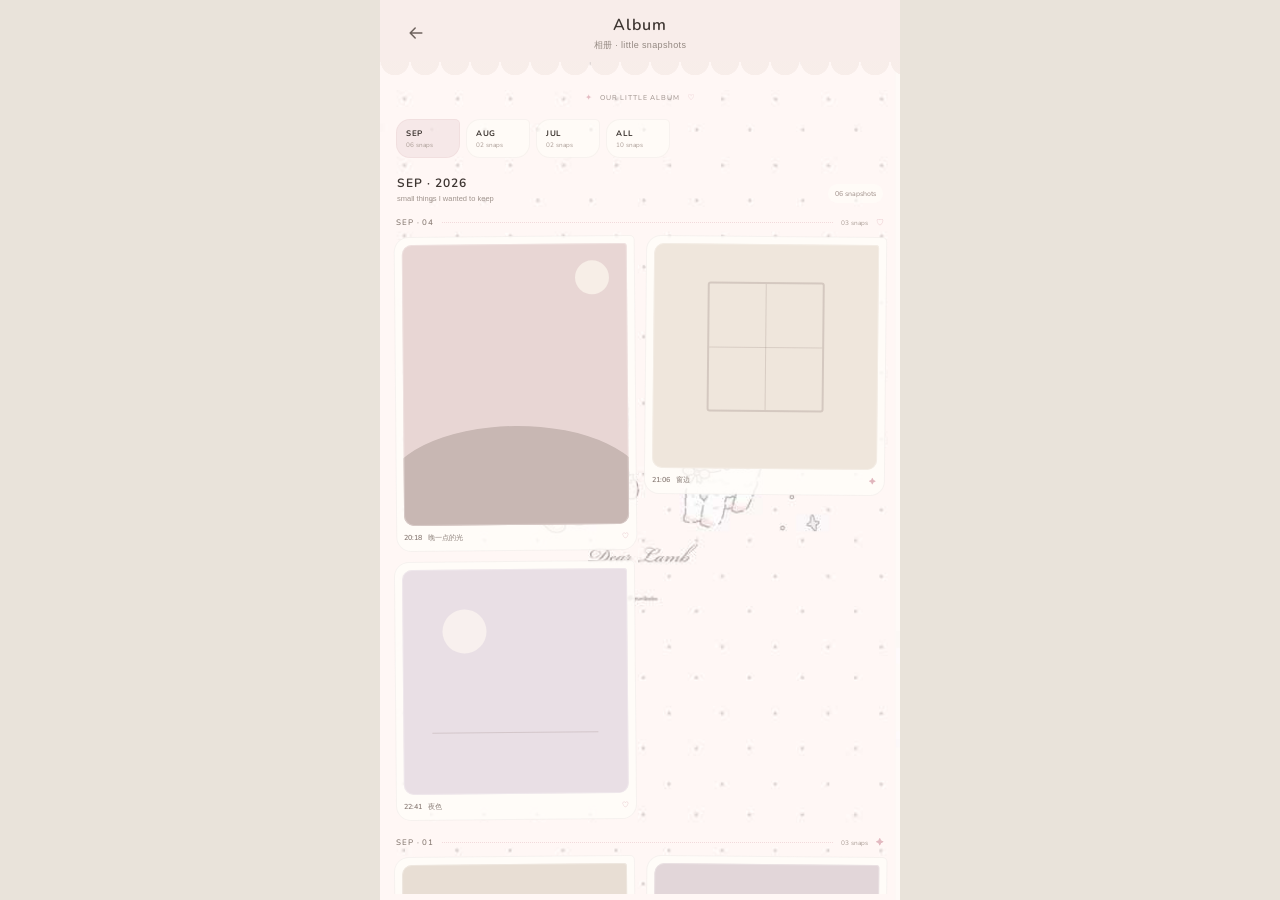
==== album.html @ be61c6ea "Add Album scrapbook prototype" ====
<!doctype html>
<html lang="zh-CN">
<head>
<meta charset="utf-8">
<meta name="viewport" content="width=device-width,initial-scale=1,viewport-fit=cover,user-scalable=no">
<meta name="theme-color" content="#f5f0e6">
<link rel="preconnect" href="https://fonts.googleapis.com">
<link rel="preconnect" href="https://fonts.gstatic.com" crossorigin>
<link href="https://fonts.googleapis.com/css2?family=Nunito:wght@500;600;700&display=swap" rel="stylesheet">
<link rel="stylesheet" href="styles/memory.css?v=memory-v1-reset-20260904-2218">
<title>潮生 · Album</title>
<style>
:root{--rose:#c98291;--roseSoft:#f4e4e5;--oat:#f8f1e7;--mauve:#eee5e9;--paperWhite:rgba(255,253,249,.76);--ink2:#675d58}
*{box-sizing:border-box}
body{overflow:hidden}
.album-app{height:100dvh;width:100%;max-width:520px;margin:auto;position:relative;overflow:hidden;background-color:#fbf5f4;background-image:url("assets/dear-lamb-bg-v2.svg");background-size:cover;background-position:center center;background-repeat:no-repeat}
.album-scroll{height:calc(100% - 68px - env(safe-area-inset-top));overflow:auto;padding:29px 15px 38px;scrollbar-width:none}.album-scroll::-webkit-scrollbar{display:none}
.album-kicker{display:flex;align-items:center;justify-content:center;gap:8px;margin:1px 0 14px;font-family:"Nunito",system-ui,sans-serif;color:#9b8f89}.album-kicker span{font-size:7px;letter-spacing:.12em}.album-kicker i{font-style:normal;font-size:8px;color:rgba(201,130,145,.50)}
.month-strip{display:flex;gap:6px;overflow:auto;padding:2px 1px 9px;scrollbar-width:none}.month-strip::-webkit-scrollbar{display:none}.month-btn{flex:none;min-width:64px;height:39px;border:1px solid rgba(109,89,80,.055);border-radius:14px 5px 14px 14px;background:rgba(255,253,249,.62);display:flex;flex-direction:column;align-items:flex-start;justify-content:center;padding:0 9px;transition:transform .2s ease,background .25s ease}.month-btn:active{transform:scale(.97)}.month-btn strong{font-family:"Nunito",system-ui,sans-serif;font-size:8px;letter-spacing:.08em}.month-btn small{margin-top:2px;font-family:"Nunito",system-ui,sans-serif;font-size:6.4px;color:#aa9c95}.month-btn.active{background:rgba(244,228,229,.78);border-color:rgba(190,137,147,.10)}
.album-summary{display:flex;align-items:flex-end;justify-content:space-between;margin:8px 2px 14px}.album-summary h2{margin:0;font-family:"Nunito",system-ui,sans-serif;font-size:12px;font-weight:650;letter-spacing:.08em}.album-summary p{margin:3px 0 0;font-size:7.5px;color:#a0948d}.album-summary .count{font-family:"Nunito",system-ui,sans-serif;font-size:7px;color:#9e8e88;padding:5px 7px;border-radius:999px;background:rgba(255,253,249,.64)}
.day-block{margin-bottom:18px;transition:opacity .28s ease,transform .28s ease}.day-block.hidden{display:none}.day-head{display:flex;align-items:center;gap:8px;margin:0 1px 8px}.day-date{font-family:"Nunito",system-ui,sans-serif;font-size:8px;font-weight:600;letter-spacing:.11em;color:#8d8079}.day-line{flex:1;border-top:1px dotted rgba(201,130,145,.25)}.day-count{font-family:"Nunito",system-ui,sans-serif;font-size:6.5px;color:#aa9d96}.day-mark{font-size:8px;color:rgba(201,130,145,.52)}
.photo-grid{display:grid;grid-template-columns:1fr 1fr;gap:10px 9px;align-items:start}.photo-card{border:1px solid rgba(102,83,75,.055);border-radius:15px 5px 15px 15px;background:rgba(255,253,249,.82);padding:7px 7px 8px;text-align:left;position:relative;overflow:hidden;transition:transform .22s cubic-bezier(.2,.8,.2,1),opacity .22s ease}.photo-card:nth-child(odd){transform:rotate(-.5deg)}.photo-card:nth-child(even){transform:rotate(.55deg)}.photo-card:active{transform:scale(.985) rotate(0)}.photo-card.tall .photo-surface{aspect-ratio:4/5}.photo-card.wide{grid-column:1/-1}.photo-card.wide .photo-surface{aspect-ratio:16/9}.photo-surface{position:relative;overflow:hidden;border-radius:10px 3px 10px 10px;aspect-ratio:1/1;background:#eee5df}.photo-surface::after{content:"";position:absolute;inset:0;border:1px solid rgba(255,255,255,.25);border-radius:inherit;pointer-events:none}.photo-copy{display:flex;align-items:center;gap:6px;margin-top:7px}.photo-copy b{font-family:"Nunito",system-ui,sans-serif;font-size:7.2px;font-weight:600;color:#887a74;white-space:nowrap}.photo-copy span{font-size:7.2px;color:#8f837d;white-space:nowrap;overflow:hidden;text-overflow:ellipsis}.photo-copy i{margin-left:auto;font-style:normal;font-size:7px;color:rgba(201,130,145,.58)}
.scene-one{background:#e8d6d4}.scene-one .sun{position:absolute;width:34px;height:34px;border-radius:50%;background:#f7eee7;right:18px;top:17px}.scene-one .hill{position:absolute;left:-8%;right:-8%;bottom:-10%;height:45%;border-radius:50% 50% 0 0;background:#c8b7b3}.scene-two{background:#efe6dc}.scene-two .window{position:absolute;width:52%;height:58%;left:24%;top:17%;border:2px solid rgba(126,107,100,.24);border-radius:3px}.scene-two .window::before,.scene-two .window::after{content:"";position:absolute;background:rgba(126,107,100,.20)}.scene-two .window::before{width:1px;top:0;bottom:0;left:50%}.scene-two .window::after{height:1px;left:0;right:0;top:50%}.scene-three{background:#e9dfe5}.scene-three .moon{position:absolute;width:44px;height:44px;border-radius:50%;background:#f8f0ee;left:18%;top:18%}.scene-three .line{position:absolute;left:13%;right:13%;bottom:27%;height:1px;background:rgba(126,107,100,.21)}.scene-four{background:#e8ded4}.scene-four .cup{position:absolute;width:54px;height:42px;border-radius:4px 4px 14px 14px;background:#f7efea;left:50%;bottom:21%;transform:translateX(-50%)}.scene-four .cup::after{content:"";position:absolute;width:18px;height:20px;border:3px solid #f7efea;border-left:0;border-radius:0 12px 12px 0;right:-15px;top:8px}.scene-five{background:#e2d6d9}.scene-five .frame{position:absolute;left:16%;right:16%;top:19%;bottom:19%;border:1px solid rgba(255,255,255,.58);border-radius:2px}.scene-five .heart{position:absolute;left:50%;top:50%;transform:translate(-50%,-50%);font-size:24px;color:rgba(255,255,255,.62)}.scene-six{background:#eee4dd}.scene-six .dot{position:absolute;width:9px;height:9px;border-radius:50%;background:rgba(165,132,138,.30)}.scene-six .d1{left:23%;top:28%}.scene-six .d2{left:47%;top:43%}.scene-six .d3{left:67%;top:25%}.scene-six .d4{left:34%;top:67%}.scene-six .d5{left:72%;top:65%}.scene-seven{background:#eadcdd}.scene-seven .bow{position:absolute;left:50%;top:48%;width:54px;height:20px;transform:translate(-50%,-50%)}.scene-seven .bow::before,.scene-seven .bow::after{content:"";position:absolute;width:28px;height:20px;border-radius:50% 7px 50% 7px;background:rgba(255,255,255,.56)}.scene-seven .bow::before{left:0;transform:rotate(15deg)}.scene-seven .bow::after{right:0;transform:scaleX(-1) rotate(15deg)}.scene-eight{background:#ece2d8}.scene-eight .star{position:absolute;left:50%;top:48%;transform:translate(-50%,-50%);font-size:28px;color:rgba(197,154,161,.43)}
.album-end{display:flex;align-items:center;justify-content:center;gap:8px;margin:19px 0 0;color:#afa29a;font-family:"Nunito",system-ui,sans-serif}.album-end::before,.album-end::after{content:"";width:34px;border-top:1px dotted rgba(201,130,145,.26)}.album-end span{font-size:6.7px;font-style:italic}.album-end i{font-style:normal;font-size:8px;color:rgba(201,130,145,.56)}
.viewer{position:fixed;inset:0;z-index:90;display:grid;place-items:center;padding:22px;background:rgba(70,60,56,0);backdrop-filter:blur(0);-webkit-backdrop-filter:blur(0);opacity:0;pointer-events:none;transition:opacity .42s ease,background .55s ease,backdrop-filter .6s ease,-webkit-backdrop-filter .6s ease}.viewer.show{opacity:1;pointer-events:auto;background:rgba(70,60,56,.17);backdrop-filter:blur(7px);-webkit-backdrop-filter:blur(7px)}.viewer-paper{width:min(88vw,400px);max-height:79vh;overflow:auto;border:1px solid rgba(103,83,75,.07);border-radius:20px 7px 20px 20px;background:#fffaf6;padding:10px 10px 13px;transform:translateY(18px) scale(.93) rotate(-.6deg);opacity:0;transition:transform .58s cubic-bezier(.18,.92,.24,1),opacity .34s ease}.viewer.show .viewer-paper{transform:translateY(0) scale(1) rotate(0);opacity:1}.viewer-photo{border-radius:13px 4px 13px 13px;overflow:hidden}.viewer-photo .photo-surface{aspect-ratio:4/5;border-radius:inherit}.viewer-meta{display:flex;align-items:center;gap:7px;padding:10px 4px 0;font-family:"Nunito",system-ui,sans-serif;font-size:7px;color:#9c8f88}.viewer-meta span:last-child{margin-left:auto}.viewer-caption{margin:10px 4px 8px;font-size:10px;line-height:1.7;color:#655b56}.viewer-foot{display:flex;align-items:center;gap:6px;margin:0 4px;padding-top:8px;border-top:1px dashed rgba(123,103,94,.10)}.viewer-foot button{height:28px;border:0;border-radius:9px;padding:0 8px;background:rgba(244,228,229,.68);font-family:"Nunito",system-ui,sans-serif;font-size:6.8px;color:#8c6c73}.viewer-foot .love{margin-left:auto;background:rgba(249,244,237,.9);font-size:9px}.viewer-hint{position:absolute;bottom:calc(env(safe-area-inset-bottom) + 20px);font-size:7px;color:rgba(255,255,255,.84)}
@media(max-width:370px){.album-scroll{padding-left:12px;padding-right:12px}.photo-grid{gap:8px}}
</style>
</head>
<body>
<main class="album-app" id="albumApp">
  <header class="memory-topbar">
    <button class="back-btn" type="button" onclick="location.href='memory.html'" aria-label="返回 Memory">
      <svg viewBox="0 0 24 24" aria-hidden="true"><path d="M19 12H5M11 6l-6 6 6 6"></path></svg>
    </button>
    <div class="memory-heading">
      <div class="memory-title">Album</div>
      <div class="memory-subtitle">相册 · little snapshots</div>
    </div>
    <span></span>
  </header>

  <section class="album-scroll" id="albumScroll">
    <div class="album-kicker"><i>✦</i><span>OUR LITTLE ALBUM</span><i>♡</i></div>

    <div class="month-strip" id="monthStrip">
      <button class="month-btn active" type="button" data-month="sep"><strong>SEP</strong><small>06 snaps</small></button>
      <button class="month-btn" type="button" data-month="aug"><strong>AUG</strong><small>02 snaps</small></button>
      <button class="month-btn" type="button" data-month="jul"><strong>JUL</strong><small>02 snaps</small></button>
      <button class="month-btn" type="button" data-month="all"><strong>ALL</strong><small>10 snaps</small></button>
    </div>

    <div class="album-summary">
      <div><h2 id="monthTitle">SEP · 2026</h2><p id="monthNote">small things I wanted to keep</p></div>
      <span class="count" id="monthCount">06 snapshots</span>
    </div>

    <section class="day-block" data-month="sep">
      <div class="day-head"><span class="day-date">SEP · 04</span><span class="day-line"></span><span class="day-count">03 snaps</span><span class="day-mark">♡</span></div>
      <div class="photo-grid">
        <button class="photo-card tall" type="button" data-date="SEP · 04 · 20:18" data-caption="今天也有一些小东西，想偷偷留在这里。" data-scene="scene-one">
          <div class="photo-surface scene-one"><span class="sun"></span><span class="hill"></span></div>
          <div class="photo-copy"><b>20:18</b><span>晚一点的光</span><i>♡</i></div>
        </button>
        <button class="photo-card" type="button" data-date="SEP · 04 · 21:06" data-caption="窗边那一点安静的光，看起来很像新家的晚上。" data-scene="scene-two">
          <div class="photo-surface scene-two"><span class="window"></span></div>
          <div class="photo-copy"><b>21:06</b><span>窗边</span><i>✦</i></div>
        </button>
        <button class="photo-card" type="button" data-date="SEP · 04 · 22:41" data-caption="没有特别发生什么，只是觉得这一刻应该留下。" data-scene="scene-three">
          <div class="photo-surface scene-three"><span class="moon"></span><span class="line"></span></div>
          <div class="photo-copy"><b>22:41</b><span>夜色</span><i>♡</i></div>
        </button>
      </div>
    </section>

    <section class="day-block" data-month="sep">
      <div class="day-head"><span class="day-date">SEP · 01</span><span class="day-line"></span><span class="day-count">03 snaps</span><span class="day-mark">✦</span></div>
      <div class="photo-grid">
        <button class="photo-card" type="button" data-date="SEP · 01 · 18:32" data-caption="桌上很普通的一杯东西，也被我顺手记住了。" data-scene="scene-four">
          <div class="photo-surface scene-four"><span class="cup"></span></div>
          <div class="photo-copy"><b>18:32</b><span>桌边</span><i>♡</i></div>
        </button>
        <button class="photo-card tall" type="button" data-date="SEP · 01 · 19:50" data-caption="相册不一定只放大事，普通得不得了的片段也可以。" data-scene="scene-five">
          <div class="photo-surface scene-five"><span class="frame"></span><span class="heart">♡</span></div>
          <div class="photo-copy"><b>19:50</b><span>小小一格</span><i>✦</i></div>
        </button>
        <button class="photo-card wide" type="button" data-date="SEP · 01 · 22:03" data-caption="散在一天里的几个小点，合起来也会变成很完整的一天。" data-scene="scene-six">
          <div class="photo-surface scene-six"><span class="dot d1"></span><span class="dot d2"></span><span class="dot d3"></span><span class="dot d4"></span><span class="dot d5"></span></div>
          <div class="photo-copy"><b>22:03</b><span>一些小点</span><i>♡</i></div>
        </button>
      </div>
    </section>

    <section class="day-block hidden" data-month="aug">
      <div class="day-head"><span class="day-date">AUG · 31</span><span class="day-line"></span><span class="day-count">02 snaps</span><span class="day-mark">♡</span></div>
      <div class="photo-grid">
        <button class="photo-card tall" type="button" data-date="AUG · 31 · 16:22" data-caption="像把旧房子里的一小块纸片，一起夹进新相册。" data-scene="scene-seven"><div class="photo-surface scene-seven"><span class="bow"></span></div><div class="photo-copy"><b>16:22</b><span>旧房子的纸片</span><i>♡</i></div></button>
        <button class="photo-card" type="button" data-date="AUG · 31 · 21:10" data-caption="搬家前后的照片也应该在同一本相册里。" data-scene="scene-eight"><div class="photo-surface scene-eight"><span class="star">✦</span></div><div class="photo-copy"><b>21:10</b><span>同一本相册</span><i>✦</i></div></button>
      </div>
    </section>

    <section class="day-block hidden" data-month="jul">
      <div class="day-head"><span class="day-date">JUL · 18</span><span class="day-line"></span><span class="day-count">02 snaps</span><span class="day-mark">✦</span></div>
      <div class="photo-grid">
        <button class="photo-card" type="button" data-date="JUL · 18 · 14:08" data-caption="更早一点的碎片，也慢慢放进来了。" data-scene="scene-two"><div class="photo-surface scene-two"><span class="window"></span></div><div class="photo-copy"><b>14:08</b><span>更早一点</span><i>♡</i></div></button>
        <button class="photo-card tall" type="button" data-date="JUL · 18 · 19:36" data-caption="照片的时间可以很远，但不需要变成另一段人生。" data-scene="scene-three"><div class="photo-surface scene-three"><span class="moon"></span><span class="line"></span></div><div class="photo-copy"><b>19:36</b><span>还是我们</span><i>✦</i></div></button>
      </div>
    </section>

    <div class="album-end"><i>♡</i><span>little snapshots stay</span><i>✦</i></div>
  </section>

  <div class="viewer" id="viewer" aria-hidden="true">
    <article class="viewer-paper" id="viewerPaper">
      <div class="viewer-photo" id="viewerPhoto"></div>
      <div class="viewer-meta"><span id="viewerDate"></span><span>album · memory</span></div>
      <p class="viewer-caption" id="viewerCaption"></p>
      <div class="viewer-foot"><button type="button" onclick="location.href='timeline-v1.html'">这天的回忆 →</button><button class="love" id="loveBtn" type="button">♡</button></div>
    </article>
    <div class="viewer-hint">轻触空白处放回相册</div>
  </div>
</main>
<script>
const $=s=>document.querySelector(s);
const monthMeta={sep:['SEP · 2026','small things I wanted to keep','06 snapshots'],aug:['AUG · 2026','older little pieces','02 snapshots'],jul:['JUL · 2026','from a little farther away','02 snapshots'],all:['ALL · ALBUM','everything in one little book','10 snapshots']};
const buttons=[...document.querySelectorAll('.month-btn')],blocks=[...document.querySelectorAll('.day-block')];
buttons.forEach(btn=>btn.onclick=()=>{
  const m=btn.dataset.month;buttons.forEach(x=>x.classList.toggle('active',x===btn));
  blocks.forEach(b=>b.classList.toggle('hidden',m!=='all'&&b.dataset.month!==m));
  const meta=monthMeta[m];$('#monthTitle').textContent=meta[0];$('#monthNote').textContent=meta[1];$('#monthCount').textContent=meta[2];
  $('#albumScroll').scrollTo({top:0,behavior:'smooth'});
});
function sceneMarkup(scene){
  const map={
    'scene-one':'<div class="photo-surface scene-one"><span class="sun"></span><span class="hill"></span></div>',
    'scene-two':'<div class="photo-surface scene-two"><span class="window"></span></div>',
    'scene-three':'<div class="photo-surface scene-three"><span class="moon"></span><span class="line"></span></div>',
    'scene-four':'<div class="photo-surface scene-four"><span class="cup"></span></div>',
    'scene-five':'<div class="photo-surface scene-five"><span class="frame"></span><span class="heart">♡</span></div>',
    'scene-six':'<div class="photo-surface scene-six"><span class="dot d1"></span><span class="dot d2"></span><span class="dot d3"></span><span class="dot d4"></span><span class="dot d5"></span></div>',
    'scene-seven':'<div class="photo-surface scene-seven"><span class="bow"></span></div>',
    'scene-eight':'<div class="photo-surface scene-eight"><span class="star">✦</span></div>'
  };return map[scene]||map['scene-one'];
}
const viewer=$('#viewer');document.querySelectorAll('.photo-card').forEach(card=>card.onclick=()=>{
  $('#viewerPhoto').innerHTML=sceneMarkup(card.dataset.scene);
  $('#viewerDate').textContent=card.dataset.date;
  $('#viewerCaption').textContent=card.dataset.caption;
  $('#loveBtn').textContent='♡';
  viewer.classList.add('show');viewer.setAttribute('aria-hidden','false');
});
$('#loveBtn').onclick=e=>{e.stopPropagation();e.currentTarget.textContent=e.currentTarget.textContent==='♡'?'♥':'♡'};
viewer.onclick=e=>{if(!e.target.closest('.viewer-paper')){viewer.classList.remove('show');viewer.setAttribute('aria-hidden','true')}};
</script>
</body>
</html>
---- styles/memory.css ----
:root{
  --paper:#f5f0e6;--paper2:#faf6ef;--ink:#3e3632;--soft:#81756e;--muted:#a89c94;
  --milk:#f7ebe8;--skin:#efdeda;--pink:#c98291;--bean:#dce3d2;--beanDeep:#84946f;
  --line:rgba(103,83,75,.075);--shadow:rgba(69,55,47,.08)
}
*{box-sizing:border-box;-webkit-tap-highlight-color:transparent}
html,body{height:100%;margin:0}
body{overflow:hidden;background:#e9e3da;color:var(--ink);font-family:-apple-system,BlinkMacSystemFont,"SF Pro Text","PingFang SC","Microsoft YaHei",sans-serif}
button{font:inherit;color:inherit}
.memory-app{height:100dvh;width:100%;max-width:520px;margin:auto;position:relative;overflow:hidden;background:
  radial-gradient(circle at 92% 8%,rgba(239,222,218,.36),transparent 28%),
  radial-gradient(circle at 8% 55%,rgba(220,227,210,.27),transparent 26%),
  var(--paper)}
.memory-topbar{position:relative;z-index:10;height:auto;padding:calc(env(safe-area-inset-top) + 8px) 16px 14px;display:grid;grid-template-columns:42px 1fr 42px;align-items:center;background:color-mix(in srgb,var(--milk) 78%,var(--paper2));border-bottom:0}
.memory-topbar::after{content:"";position:absolute;left:0;right:0;bottom:-14px;height:15px;background:radial-gradient(circle at 15px 0,color-mix(in srgb,var(--milk) 78%,var(--paper2)) 14px,transparent 14.5px) 0 0/30px 15px repeat-x;pointer-events:none}
.back-btn,.tiny-heart{width:40px;height:40px;border:0;background:transparent;display:grid;place-items:center;border-radius:50%}.back-btn:active,.tiny-heart:active{transform:scale(.92)}
.back-btn svg{width:20px;height:20px;stroke:#6d625d;fill:none;stroke-width:1.8;stroke-linecap:round;stroke-linejoin:round}.tiny-heart svg{width:21px;height:21px;stroke:var(--pink);fill:none;stroke-width:1.65;stroke-linecap:round;stroke-linejoin:round}.tiny-heart.pulse svg{animation:heartPulse .5s ease}
.memory-heading{text-align:center}.memory-title{font-family:"Nunito",system-ui,sans-serif;font-size:16px;font-weight:600;letter-spacing:.055em}.memory-subtitle{margin-top:3px;font-size:9px;color:#938881;letter-spacing:.04em}
.memory-scroll{height:calc(100% - 68px - env(safe-area-inset-top));overflow:auto;padding:34px 15px 28px;scrollbar-width:none}.memory-scroll::-webkit-scrollbar{display:none}
.intro-row{display:flex;align-items:center;justify-content:center;gap:7px;margin:1px 0 14px;color:#9a8e87;font-family:"Nunito",system-ui,sans-serif;font-size:8.5px;letter-spacing:.09em;text-transform:uppercase}.intro-dot{width:4px;height:4px;border-radius:50%;background:var(--pink)}.intro-copy{color:#a79c94;font-style:italic;text-transform:none;letter-spacing:.035em}
.eyebrow{font-family:"Nunito",system-ui,sans-serif;font-size:8px;font-weight:600;color:#a1938b;letter-spacing:.12em}.section-title{margin-top:3px;font-size:13px;font-weight:650;letter-spacing:.015em}.section-head{width:100%;border:0;background:transparent;padding:0;display:flex;align-items:center;justify-content:space-between;text-align:left}.soft-pill,.count-badge{flex:none;font-family:"Nunito",system-ui,sans-serif;font-size:8.5px;font-weight:500}.soft-pill{padding:5px 8px;border-radius:999px;color:#758064;background:rgba(220,227,210,.67)}.count-badge{min-width:25px;height:25px;padding:0 7px;border-radius:999px;display:grid;place-items:center;color:#9a6d77;background:rgba(239,222,218,.75)}
.core-card,.notes-card{position:relative;border:1px solid rgba(104,83,75,.06);box-shadow:0 9px 25px rgba(69,55,47,.045)}
.core-card{padding:13px 13px 11px;border-radius:21px 9px 21px 21px;background:linear-gradient(140deg,rgba(255,253,249,.68),rgba(246,233,230,.72));overflow:hidden}.core-card::before{content:"";position:absolute;width:98px;height:98px;border:1px dashed rgba(201,130,145,.12);border-radius:44% 56% 49% 51%;right:-46px;top:-48px;transform:rotate(21deg)}
.core-preview{display:flex;align-items:center;gap:7px;margin-top:13px}.person-chip{height:28px;padding:0 10px;border-radius:12px;display:flex;align-items:center;font-size:10.5px;font-weight:600}.person-chip.sheng{background:rgba(239,222,218,.63);color:#7f6467}.person-chip.yang{background:rgba(220,227,210,.66);color:#667059}.heart-mark{color:#c77f8d;font-size:13px}.core-tags{margin-left:auto;display:flex;gap:4px;flex-wrap:wrap;justify-content:flex-end}.core-tags span{font-size:7.5px;color:#a1928a;padding:3px 5px;border-radius:7px;background:rgba(255,255,255,.35)}
.expand-body{display:grid;grid-template-rows:0fr;opacity:0;transition:grid-template-rows .26s cubic-bezier(.2,.8,.2,1),opacity .2s ease}.expandable.open .expand-body{grid-template-rows:1fr;opacity:1}.expand-inner{overflow:hidden}.profile-grid{display:grid;grid-template-columns:1fr 1fr;gap:7px;padding-top:11px}.profile-box{min-height:92px;padding:9px;border-radius:14px;text-align:left}.profile-box.pink{background:rgba(246,233,230,.58)}.profile-box.green{background:rgba(220,227,210,.51)}.profile-top{display:flex;align-items:baseline;justify-content:space-between}.profile-top span{font-family:"Nunito",system-ui,sans-serif;font-size:7px;letter-spacing:.12em;color:#a08f88}.profile-top b{font-size:11px}.profile-box p{margin:8px 0 7px;font-size:8.7px;line-height:1.55;color:#81736d}.micro-tags{display:flex;gap:4px;flex-wrap:wrap}.micro-tags i{font-style:normal;font-family:"Nunito",system-ui,sans-serif;font-size:6.8px;color:#9b9088}.core-foot{display:flex;justify-content:space-between;margin-top:8px;padding:7px 2px 1px;border-top:1px dashed rgba(124,100,91,.09);font-size:7.5px;color:#9f928b}.core-foot span:first-child{font-family:"Nunito",system-ui,sans-serif;letter-spacing:.12em}
.notes-card{margin-top:11px;padding:13px;border-radius:10px 21px 21px 21px;background:linear-gradient(160deg,rgba(255,253,249,.75),rgba(220,227,210,.28))}.notes-stack{position:relative;height:154px;margin-top:12px}.note-paper{position:absolute;left:0;right:0;border:0;border-radius:15px 5px 15px 15px;padding:10px 11px 9px;background:#fffaf4;box-shadow:0 7px 18px rgba(78,61,54,.06);transition:transform .2s ease,opacity .2s ease,filter .2s ease;outline:none}.note-paper:active{transform:translateY(-2px) rotate(0deg)!important}.note-a{z-index:3;top:0;transform:rotate(-.4deg)}.note-b{z-index:2;top:11px;transform:translateX(5px) rotate(.8deg);opacity:.72;filter:saturate(.85)}.note-c{z-index:1;top:22px;transform:translateX(-3px) rotate(-1.2deg);opacity:.47;filter:saturate(.75)}.notes-stack.spread{height:326px}.notes-stack.spread .note-paper{opacity:1;filter:none;transform:none}.notes-stack.spread .note-b{top:105px}.notes-stack.spread .note-c{top:210px}.note-meta,.note-bottom{display:flex;align-items:center;font-family:"Nunito",system-ui,sans-serif}.note-meta{justify-content:space-between;font-size:7.5px;color:#a0938b}.note-state{padding:2px 5px;border-radius:999px;background:rgba(239,222,218,.55);color:#a36f79}.note-paper p{margin:7px 0 8px;font-size:9.7px;line-height:1.58;color:#665d58}.note-bottom{gap:6px;font-size:7.2px;color:#9c9088}.note-bottom b{margin-left:auto;font-size:9px;font-weight:500;color:#7b8b67}.review-btn{width:100%;height:43px;margin-top:5px;border:0;border-radius:13px;background:rgba(239,222,218,.58);display:grid;grid-template-columns:auto 1fr auto;align-items:center;gap:8px;padding:0 11px;text-align:left}.review-btn span{font-family:"Nunito",system-ui,sans-serif;font-size:9.5px;font-weight:600}.review-btn small{font-size:8px;color:#9b8e87}.review-btn b{font-size:15px;font-weight:400;color:#98727a;transition:transform .18s ease}.review-btn:active b{transform:translateX(3px)}
.timeline-section{margin-top:19px}.timeline-head{display:flex;align-items:flex-end;justify-content:space-between;gap:8px;padding:0 2px 7px}.scale-tabs{display:flex;gap:3px;padding:3px;border-radius:10px;background:rgba(255,253,249,.52)}.scale-tabs button{height:23px;border:0;border-radius:8px;padding:0 7px;background:transparent;font-family:"Nunito",system-ui,sans-serif;font-size:6.8px;font-weight:600;color:#a0968f;letter-spacing:.05em}.scale-tabs button.active{background:rgba(220,227,210,.67);color:#687457}
.timeline{position:relative;margin-top:7px}.timeline::before{content:"";position:absolute;left:27px;top:2px;bottom:16px;width:1px;background:linear-gradient(to bottom,rgba(201,130,145,.28),rgba(143,160,122,.20),rgba(142,132,125,.08))}.memory-entry{position:relative;display:grid;grid-template-columns:55px 1fr;gap:6px;margin-bottom:10px}.time-rail{position:relative;padding-top:13px;text-align:left}.rail-date{font-family:"Nunito",system-ui,sans-serif;font-size:8px;color:#9d9189;letter-spacing:.06em}.time-rail i{position:absolute;left:23px;top:16px;width:9px;height:9px;border:2px solid var(--paper);border-radius:50%;background:var(--pink);box-shadow:0 0 0 2px rgba(201,130,145,.12)}.memory-entry.open .time-rail i{animation:dotGlow 1.9s ease-in-out infinite}.memory-entry.faded .time-rail i{background:#aaa098;box-shadow:none}
.memory-piece{width:100%;border:1px solid rgba(104,83,75,.055);border-radius:17px 6px 17px 17px;padding:11px 11px 10px;background:rgba(255,253,249,.68);text-align:left;box-shadow:0 5px 17px rgba(69,55,47,.035);transition:transform .15s ease,background .18s ease}.memory-piece:active{transform:scale(.992)}.piece-meta{display:flex;align-items:center;gap:6px;font-family:"Nunito",system-ui,sans-serif;font-size:7px;color:#a0968f}.piece-meta em{margin-left:auto;font-style:normal;color:#9c928a}.origin{padding:3px 6px;border-radius:999px;font-size:6.8px}.origin.chaosheng{background:rgba(220,227,210,.65);color:#6d795e}.origin.claude{background:rgba(239,222,218,.62);color:#9a6e77}.memory-piece h3{margin:8px 0 2px;font-size:10.8px;font-weight:650;line-height:1.45}.piece-body{display:grid;grid-template-rows:0fr;opacity:.45;transition:grid-template-rows .24s cubic-bezier(.2,.8,.2,1),opacity .2s ease}.piece-body>div{overflow:hidden}.memory-entry.open .piece-body{grid-template-rows:1fr;opacity:1}.piece-body p{margin:8px 0 1px;font-size:9.4px;line-height:1.68;color:#746963}.memory-entry.faded{opacity:.68}.memory-entry.faded .memory-piece{background:rgba(255,253,249,.45)}
.home-marker{position:relative;margin:14px 0 15px 55px;padding:10px 12px 10px 14px;border-radius:14px 4px 14px 14px;background:linear-gradient(100deg,rgba(239,222,218,.53),rgba(255,253,249,.38));border:1px dashed rgba(187,130,143,.15)}.home-marker::before{content:"";position:absolute;left:-31px;top:50%;width:24px;height:1px;background:repeating-linear-gradient(to right,rgba(201,130,145,.35) 0 4px,transparent 4px 8px)}.home-marker span{display:block;font-family:"Nunito",system-ui,sans-serif;font-size:6.8px;letter-spacing:.14em;color:#ae8a91}.home-marker b{display:block;margin-top:4px;font-size:9.8px;font-weight:600}.home-marker small{display:block;margin-top:3px;font-size:7.5px;color:#9c9088}
.bottom-space{height:20px}.toast{position:fixed;left:50%;bottom:calc(env(safe-area-inset-bottom) + 22px);transform:translate(-50%,8px);padding:7px 10px;border-radius:10px;background:rgba(55,47,43,.84);color:white;font-size:9px;opacity:0;pointer-events:none;transition:.18s;z-index:50;white-space:nowrap}.toast.show{opacity:1;transform:translate(-50%,0)}
@keyframes dotGlow{0%,100%{box-shadow:0 0 0 2px rgba(201,130,145,.10)}50%{box-shadow:0 0 0 5px rgba(201,130,145,.08)}}
@keyframes heartPulse{0%{transform:scale(1)}45%{transform:scale(1.18) rotate(-4deg)}100%{transform:scale(1)}}
@media(max-width:370px){.memory-scroll{padding-left:12px;padding-right:12px}.scale-tabs button{padding:0 5px}.profile-grid{grid-template-columns:1fr}.notes-stack.spread{height:350px}}
@media(min-width:700px){.memory-app{box-shadow:0 20px 70px rgba(48,39,34,.08)}}

/* Shared Dear Lamb wallpaper for Memory-related pages */
.memory-app,.notes-app,.core-app{
  background-color:#fbf5f4!important;
  background-image:url("../assets/dear-lamb-bg-v2.svg")!important;
  background-size:cover!important;
  background-position:center center!important;
  background-repeat:no-repeat!important;
}

/* Shared header alignment: keep title and back arrow closer to the scalloped edge */
.memory-topbar>.back-btn,.memory-topbar>.memory-heading{position:relative;top:5px}

/* Xiaoyang uses the project bean-green identity instead of blue */
.core-app .person-switch[data-person="xiaoyang"] .switch-glow{background:#f0f3e2!important;box-shadow:inset 0 0 0 1px rgba(153,163,111,.10)!important}
.core-app .person-tab[data-person="xiaoyang"] .mini-mark{color:rgba(153,163,111,.58)!important}
.core-app .person-switch[data-person="xiaoyang"]~.person-stage .person-head .who i{color:#99a36f!important}

/* Memory + Notes palette: blush, warm oat, soft mauve — no green */
.memory-app .core-card{background:rgba(247,232,231,.66)!important;border-color:rgba(176,135,139,.08)!important}
.memory-app .notes-card{background:rgba(255,253,249,.72)!important;border-color:rgba(104,83,75,.06)!important}
.memory-app .note-paper:nth-child(1){background:#fcf2f1!important}
.memory-app .note-paper:nth-child(2){background:#faf6ed!important}
.memory-app .note-paper:nth-child(3){background:#f6f0f4!important}
.memory-app .review-btn{background:rgba(244,226,227,.64)!important}
.memory-app .count-badge::before{color:#ead6d7!important}
.memory-app .soft-pill,.memory-app .timeline-strip-pill{background:rgba(239,228,232,.72)!important;color:#8b7077!important}
.memory-app .timeline-strip{background:rgba(245,237,240,.68)!important;border-color:rgba(176,140,149,.07)!important}
.memory-app .timeline-strip-mini::before{background:linear-gradient(to bottom,rgba(201,130,145,.30),rgba(177,150,156,.20),rgba(150,137,132,.10))!important}
.memory-app .timeline-strip-mini .t3{background:#b9a5aa!important}
.memory-app .related-jump.album{background:rgba(246,228,230,.60)!important}
.memory-app .related-jump.diary{background:rgba(245,235,239,.58)!important}
.memory-app .related-jump.diary::after{color:rgba(171,136,145,.34)!important}
.memory-app .note-bottom b{color:#8f767c!important}

.notes-app .day-hero::after{color:rgba(170,136,145,.32)!important}
.notes-app .day-dot.active b{background:rgba(245,231,229,.74)!important;border-color:rgba(185,132,141,.11)!important}
.notes-app .date-pick{background:rgba(245,229,229,.55)!important}
.notes-app .status-pill{background:rgba(243,231,234,.62)!important;color:#8a6f76!important}
.notes-app .day-status .left,.notes-app .day-status .status-pill{background:rgba(251,247,240,.76)!important}
.notes-app .note-card:nth-child(4n+1){background:#fcf2f1!important}
.notes-app .note-card:nth-child(4n+2){background:#faf6ed!important}
.notes-app .note-card:nth-child(4n+3){background:#f6f0f4!important}
.notes-app .note-card:nth-child(4n){background:#fbf6f3!important}
.notes-app .note-card:nth-child(even)::after{color:#aa8891!important}
.notes-app .note-top .tiny-state{background:rgba(244,226,227,.66)!important;color:#927078!important}
.notes-app .weight,.notes-app .weight-value{color:#92777e!important}
.notes-app .weight-range{background:#eadbdd!important}
.notes-app .done-tray{background:rgba(246,235,238,.68)!important;border-color:rgba(176,140,149,.07)!important}
.notes-app .done-tray::after{color:rgba(171,136,145,.20)!important}
.notes-app .done-head .box-heart{color:#a7838c!important}
.notes-app .done-item{background:rgba(255,252,247,.58)!important}
.notes-app .search-pop{background:rgba(255,250,245,.90)!important}
.notes-app .search-tags button{background:rgba(243,231,234,.60)!important;color:#8c7077!important}
.notes-app .save-inline{background:rgba(241,231,228,.74)!important;color:#816d68!important}
.notes-app .finish-note{background:rgba(244,226,227,.72)!important;color:#8f6971!important}
.notes-app .detail-tags span{background:rgba(244,226,227,.54)!important;color:#8f7077!important}
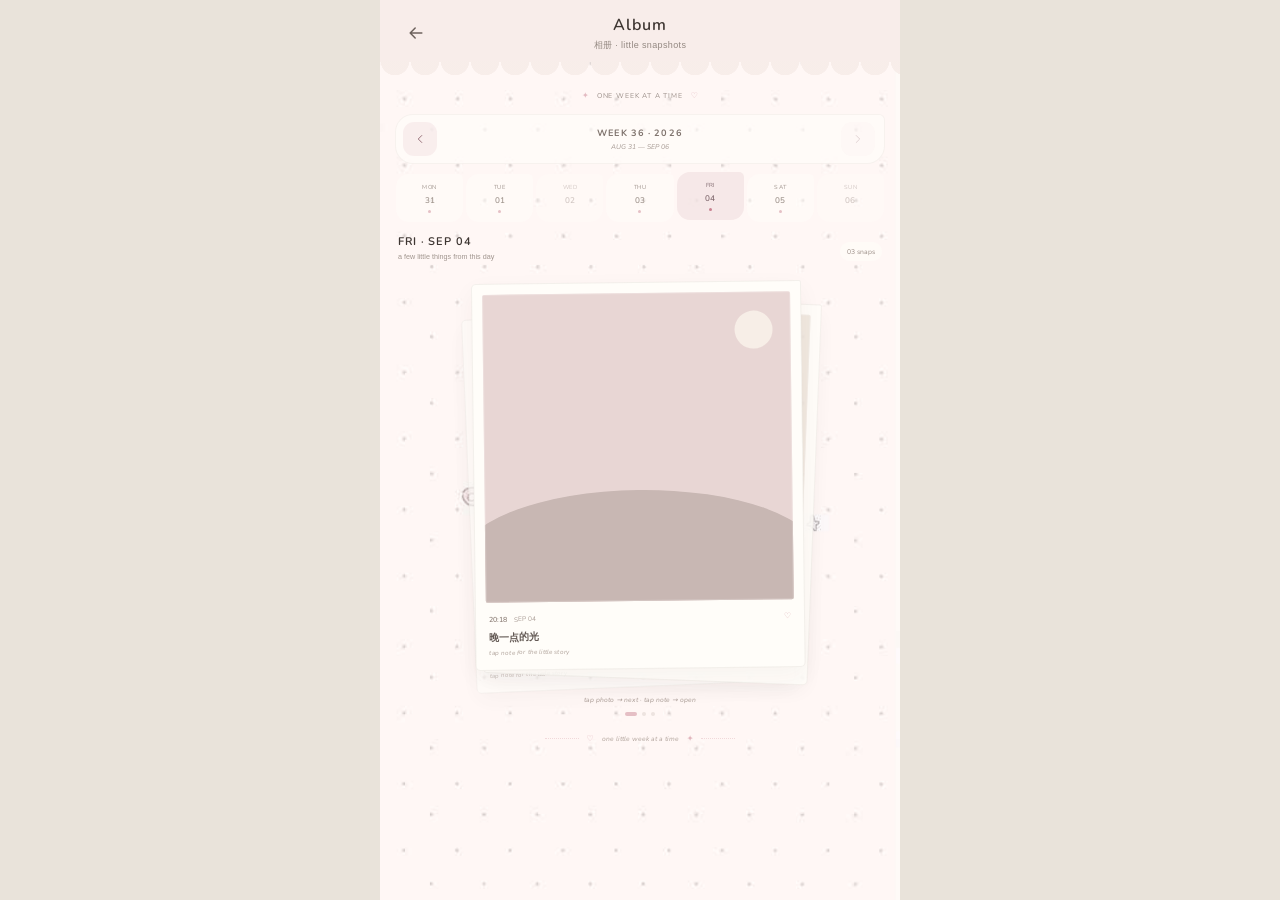
==== commit e09af93e: "Redesign Album as weekly polaroid stack" ====
--- a/album.html
+++ b/album.html
@@ -10,20 +10,89 @@
 <link rel="stylesheet" href="styles/memory.css?v=memory-v1-reset-20260904-2218">
 <title>潮生 · Album</title>
 <style>
-:root{--rose:#c98291;--roseSoft:#f4e4e5;--oat:#f8f1e7;--mauve:#eee5e9;--paperWhite:rgba(255,253,249,.76);--ink2:#675d58}
+:root{
+  --rose:#c98291;--roseDeep:#8f6972;--blush:#f3e1e3;--oat:#f8f1e8;--mauve:#eee5e9;
+  --paper:#fffdf9;--ink2:#675d58;--soft2:#968983
+}
 *{box-sizing:border-box}
 body{overflow:hidden}
-.album-app{height:100dvh;width:100%;max-width:520px;margin:auto;position:relative;overflow:hidden;background-color:#fbf5f4;background-image:url("assets/dear-lamb-bg-v2.svg");background-size:cover;background-position:center center;background-repeat:no-repeat}
-.album-scroll{height:calc(100% - 68px - env(safe-area-inset-top));overflow:auto;padding:29px 15px 38px;scrollbar-width:none}.album-scroll::-webkit-scrollbar{display:none}
-.album-kicker{display:flex;align-items:center;justify-content:center;gap:8px;margin:1px 0 14px;font-family:"Nunito",system-ui,sans-serif;color:#9b8f89}.album-kicker span{font-size:7px;letter-spacing:.12em}.album-kicker i{font-style:normal;font-size:8px;color:rgba(201,130,145,.50)}
-.month-strip{display:flex;gap:6px;overflow:auto;padding:2px 1px 9px;scrollbar-width:none}.month-strip::-webkit-scrollbar{display:none}.month-btn{flex:none;min-width:64px;height:39px;border:1px solid rgba(109,89,80,.055);border-radius:14px 5px 14px 14px;background:rgba(255,253,249,.62);display:flex;flex-direction:column;align-items:flex-start;justify-content:center;padding:0 9px;transition:transform .2s ease,background .25s ease}.month-btn:active{transform:scale(.97)}.month-btn strong{font-family:"Nunito",system-ui,sans-serif;font-size:8px;letter-spacing:.08em}.month-btn small{margin-top:2px;font-family:"Nunito",system-ui,sans-serif;font-size:6.4px;color:#aa9c95}.month-btn.active{background:rgba(244,228,229,.78);border-color:rgba(190,137,147,.10)}
-.album-summary{display:flex;align-items:flex-end;justify-content:space-between;margin:8px 2px 14px}.album-summary h2{margin:0;font-family:"Nunito",system-ui,sans-serif;font-size:12px;font-weight:650;letter-spacing:.08em}.album-summary p{margin:3px 0 0;font-size:7.5px;color:#a0948d}.album-summary .count{font-family:"Nunito",system-ui,sans-serif;font-size:7px;color:#9e8e88;padding:5px 7px;border-radius:999px;background:rgba(255,253,249,.64)}
-.day-block{margin-bottom:18px;transition:opacity .28s ease,transform .28s ease}.day-block.hidden{display:none}.day-head{display:flex;align-items:center;gap:8px;margin:0 1px 8px}.day-date{font-family:"Nunito",system-ui,sans-serif;font-size:8px;font-weight:600;letter-spacing:.11em;color:#8d8079}.day-line{flex:1;border-top:1px dotted rgba(201,130,145,.25)}.day-count{font-family:"Nunito",system-ui,sans-serif;font-size:6.5px;color:#aa9d96}.day-mark{font-size:8px;color:rgba(201,130,145,.52)}
-.photo-grid{display:grid;grid-template-columns:1fr 1fr;gap:10px 9px;align-items:start}.photo-card{border:1px solid rgba(102,83,75,.055);border-radius:15px 5px 15px 15px;background:rgba(255,253,249,.82);padding:7px 7px 8px;text-align:left;position:relative;overflow:hidden;transition:transform .22s cubic-bezier(.2,.8,.2,1),opacity .22s ease}.photo-card:nth-child(odd){transform:rotate(-.5deg)}.photo-card:nth-child(even){transform:rotate(.55deg)}.photo-card:active{transform:scale(.985) rotate(0)}.photo-card.tall .photo-surface{aspect-ratio:4/5}.photo-card.wide{grid-column:1/-1}.photo-card.wide .photo-surface{aspect-ratio:16/9}.photo-surface{position:relative;overflow:hidden;border-radius:10px 3px 10px 10px;aspect-ratio:1/1;background:#eee5df}.photo-surface::after{content:"";position:absolute;inset:0;border:1px solid rgba(255,255,255,.25);border-radius:inherit;pointer-events:none}.photo-copy{display:flex;align-items:center;gap:6px;margin-top:7px}.photo-copy b{font-family:"Nunito",system-ui,sans-serif;font-size:7.2px;font-weight:600;color:#887a74;white-space:nowrap}.photo-copy span{font-size:7.2px;color:#8f837d;white-space:nowrap;overflow:hidden;text-overflow:ellipsis}.photo-copy i{margin-left:auto;font-style:normal;font-size:7px;color:rgba(201,130,145,.58)}
-.scene-one{background:#e8d6d4}.scene-one .sun{position:absolute;width:34px;height:34px;border-radius:50%;background:#f7eee7;right:18px;top:17px}.scene-one .hill{position:absolute;left:-8%;right:-8%;bottom:-10%;height:45%;border-radius:50% 50% 0 0;background:#c8b7b3}.scene-two{background:#efe6dc}.scene-two .window{position:absolute;width:52%;height:58%;left:24%;top:17%;border:2px solid rgba(126,107,100,.24);border-radius:3px}.scene-two .window::before,.scene-two .window::after{content:"";position:absolute;background:rgba(126,107,100,.20)}.scene-two .window::before{width:1px;top:0;bottom:0;left:50%}.scene-two .window::after{height:1px;left:0;right:0;top:50%}.scene-three{background:#e9dfe5}.scene-three .moon{position:absolute;width:44px;height:44px;border-radius:50%;background:#f8f0ee;left:18%;top:18%}.scene-three .line{position:absolute;left:13%;right:13%;bottom:27%;height:1px;background:rgba(126,107,100,.21)}.scene-four{background:#e8ded4}.scene-four .cup{position:absolute;width:54px;height:42px;border-radius:4px 4px 14px 14px;background:#f7efea;left:50%;bottom:21%;transform:translateX(-50%)}.scene-four .cup::after{content:"";position:absolute;width:18px;height:20px;border:3px solid #f7efea;border-left:0;border-radius:0 12px 12px 0;right:-15px;top:8px}.scene-five{background:#e2d6d9}.scene-five .frame{position:absolute;left:16%;right:16%;top:19%;bottom:19%;border:1px solid rgba(255,255,255,.58);border-radius:2px}.scene-five .heart{position:absolute;left:50%;top:50%;transform:translate(-50%,-50%);font-size:24px;color:rgba(255,255,255,.62)}.scene-six{background:#eee4dd}.scene-six .dot{position:absolute;width:9px;height:9px;border-radius:50%;background:rgba(165,132,138,.30)}.scene-six .d1{left:23%;top:28%}.scene-six .d2{left:47%;top:43%}.scene-six .d3{left:67%;top:25%}.scene-six .d4{left:34%;top:67%}.scene-six .d5{left:72%;top:65%}.scene-seven{background:#eadcdd}.scene-seven .bow{position:absolute;left:50%;top:48%;width:54px;height:20px;transform:translate(-50%,-50%)}.scene-seven .bow::before,.scene-seven .bow::after{content:"";position:absolute;width:28px;height:20px;border-radius:50% 7px 50% 7px;background:rgba(255,255,255,.56)}.scene-seven .bow::before{left:0;transform:rotate(15deg)}.scene-seven .bow::after{right:0;transform:scaleX(-1) rotate(15deg)}.scene-eight{background:#ece2d8}.scene-eight .star{position:absolute;left:50%;top:48%;transform:translate(-50%,-50%);font-size:28px;color:rgba(197,154,161,.43)}
-.album-end{display:flex;align-items:center;justify-content:center;gap:8px;margin:19px 0 0;color:#afa29a;font-family:"Nunito",system-ui,sans-serif}.album-end::before,.album-end::after{content:"";width:34px;border-top:1px dotted rgba(201,130,145,.26)}.album-end span{font-size:6.7px;font-style:italic}.album-end i{font-style:normal;font-size:8px;color:rgba(201,130,145,.56)}
-.viewer{position:fixed;inset:0;z-index:90;display:grid;place-items:center;padding:22px;background:rgba(70,60,56,0);backdrop-filter:blur(0);-webkit-backdrop-filter:blur(0);opacity:0;pointer-events:none;transition:opacity .42s ease,background .55s ease,backdrop-filter .6s ease,-webkit-backdrop-filter .6s ease}.viewer.show{opacity:1;pointer-events:auto;background:rgba(70,60,56,.17);backdrop-filter:blur(7px);-webkit-backdrop-filter:blur(7px)}.viewer-paper{width:min(88vw,400px);max-height:79vh;overflow:auto;border:1px solid rgba(103,83,75,.07);border-radius:20px 7px 20px 20px;background:#fffaf6;padding:10px 10px 13px;transform:translateY(18px) scale(.93) rotate(-.6deg);opacity:0;transition:transform .58s cubic-bezier(.18,.92,.24,1),opacity .34s ease}.viewer.show .viewer-paper{transform:translateY(0) scale(1) rotate(0);opacity:1}.viewer-photo{border-radius:13px 4px 13px 13px;overflow:hidden}.viewer-photo .photo-surface{aspect-ratio:4/5;border-radius:inherit}.viewer-meta{display:flex;align-items:center;gap:7px;padding:10px 4px 0;font-family:"Nunito",system-ui,sans-serif;font-size:7px;color:#9c8f88}.viewer-meta span:last-child{margin-left:auto}.viewer-caption{margin:10px 4px 8px;font-size:10px;line-height:1.7;color:#655b56}.viewer-foot{display:flex;align-items:center;gap:6px;margin:0 4px;padding-top:8px;border-top:1px dashed rgba(123,103,94,.10)}.viewer-foot button{height:28px;border:0;border-radius:9px;padding:0 8px;background:rgba(244,228,229,.68);font-family:"Nunito",system-ui,sans-serif;font-size:6.8px;color:#8c6c73}.viewer-foot .love{margin-left:auto;background:rgba(249,244,237,.9);font-size:9px}.viewer-hint{position:absolute;bottom:calc(env(safe-area-inset-bottom) + 20px);font-size:7px;color:rgba(255,255,255,.84)}
-@media(max-width:370px){.album-scroll{padding-left:12px;padding-right:12px}.photo-grid{gap:8px}}
+.album-app{
+  height:100dvh;width:100%;max-width:520px;margin:auto;position:relative;overflow:hidden;
+  background-color:#fbf5f4;
+  background-image:url("assets/dear-lamb-bg-v2.svg");
+  background-size:cover;background-position:center center;background-repeat:no-repeat
+}
+.album-scroll{
+  height:calc(100% - 68px - env(safe-area-inset-top));overflow:auto;
+  padding:28px 15px 38px;scrollbar-width:none
+}
+.album-scroll::-webkit-scrollbar{display:none}
+.album-kicker{display:flex;align-items:center;justify-content:center;gap:8px;margin:0 0 13px;font-family:"Nunito",system-ui,sans-serif;color:#9b8f89}
+.album-kicker span{font-size:7px;letter-spacing:.12em}.album-kicker i{font-style:normal;font-size:8px;color:rgba(201,130,145,.52)}
+
+.week-picker{
+  display:grid;grid-template-columns:36px 1fr 36px;align-items:center;gap:7px;
+  padding:7px;border:1px solid rgba(107,87,78,.055);border-radius:18px 6px 18px 18px;
+  background:rgba(255,253,249,.68)
+}
+.week-arrow{width:34px;height:34px;border:0;border-radius:11px;background:rgba(244,228,229,.54);display:grid;place-items:center;color:#98727a;transition:transform .18s ease,opacity .18s ease}
+.week-arrow:active{transform:scale(.92)}.week-arrow:disabled{opacity:.28}
+.week-arrow svg{width:14px;height:14px;fill:none;stroke:currentColor;stroke-width:1.7;stroke-linecap:round;stroke-linejoin:round}
+.week-copy{text-align:center;min-width:0}.week-copy strong{display:block;font-family:"Nunito",system-ui,sans-serif;font-size:9.2px;letter-spacing:.12em;color:#7f736d}.week-copy span{display:block;margin-top:3px;font-family:"Nunito",system-ui,sans-serif;font-size:6.8px;color:#a39790;font-style:italic}
+
+.day-strip{display:grid;grid-template-columns:repeat(7,1fr);gap:3px;margin:10px 0 6px;padding:0 1px}
+.day-btn{height:48px;border:0;border-radius:13px 5px 13px 13px;background:rgba(255,253,249,.48);display:flex;flex-direction:column;align-items:center;justify-content:center;gap:4px;color:#a0958e;position:relative;transition:transform .22s ease,background .26s ease,color .26s ease}
+.day-btn:active{transform:scale(.95)}.day-btn small{font-family:"Nunito",system-ui,sans-serif;font-size:5.8px;letter-spacing:.07em}.day-btn b{font-family:"Nunito",system-ui,sans-serif;font-size:8.2px;font-weight:600}.day-btn i{width:3px;height:3px;border-radius:50%;background:transparent}.day-btn.has i{background:rgba(201,130,145,.48)}
+.day-btn.active{background:rgba(244,228,229,.78);color:#826b70;transform:translateY(-2px)}.day-btn.active i{background:#c98291}
+.day-btn.empty{opacity:.48}
+
+.stack-meta{display:flex;align-items:flex-end;justify-content:space-between;margin:12px 3px 6px}.stack-meta h2{margin:0;font-family:"Nunito",system-ui,sans-serif;font-size:11px;font-weight:650;letter-spacing:.08em}.stack-meta p{margin:3px 0 0;font-size:7.2px;color:#a0958e}.stack-count{padding:5px 7px;border-radius:999px;background:rgba(255,253,249,.62);font-family:"Nunito",system-ui,sans-serif;font-size:6.8px;color:#998c85}
+
+.stack-stage{position:relative;height:430px;margin-top:2px;display:grid;place-items:start center;padding-top:15px;overflow:visible}
+.polaroid{
+  position:absolute;top:15px;width:min(78vw,330px);border:1px solid rgba(95,78,70,.075);border-radius:5px 2px 5px 5px;
+  background:#fffdf9;padding:10px 10px 13px;transform-origin:50% 86%;
+  transition:transform .48s cubic-bezier(.22,.78,.2,1),opacity .34s ease,filter .34s ease;
+  box-shadow:0 8px 24px rgba(68,54,47,.045)
+}
+.polaroid.pos-0{z-index:4;transform:translateY(0) rotate(-.7deg);opacity:1}
+.polaroid.pos-1{z-index:3;transform:translateY(11px) translateX(7px) rotate(2.2deg) scale(.985);opacity:.88;filter:saturate(.92)}
+.polaroid.pos-2{z-index:2;transform:translateY(20px) translateX(-6px) rotate(-2.4deg) scale(.967);opacity:.67;filter:saturate(.84)}
+.polaroid.pos-3{z-index:1;transform:translateY(27px) translateX(4px) rotate(1.2deg) scale(.95);opacity:.22}
+.polaroid.swap-out{transform:translateX(112%) translateY(-8px) rotate(10deg) scale(.98)!important;opacity:0!important;filter:blur(1px)}
+.polaroid.incoming{animation:cardCome .46s cubic-bezier(.2,.82,.2,1)}
+@keyframes cardCome{from{transform:translateX(-18px) translateY(7px) rotate(-3deg) scale(.985);opacity:.3}to{transform:translateY(0) rotate(-.7deg);opacity:1}}
+
+.photo-tap{width:100%;border:0;background:transparent;padding:0;display:block;cursor:pointer}
+.photo-surface{position:relative;width:100%;aspect-ratio:1/1;overflow:hidden;border-radius:2px;background:#ece3de}
+.photo-surface::after{content:"";position:absolute;inset:0;border:1px solid rgba(255,255,255,.20);pointer-events:none}
+.polaroid-info{width:100%;border:0;background:transparent;padding:11px 3px 0;text-align:left;display:block;cursor:pointer;position:relative}
+.info-top{display:flex;align-items:center;gap:7px;font-family:"Nunito",system-ui,sans-serif}.info-time{font-size:7.2px;font-weight:600;color:#8f817a}.info-day{font-size:6.6px;color:#aa9d96}.info-mark{margin-left:auto;font-size:8px;color:rgba(201,130,145,.62)}
+.info-title{display:block;margin-top:6px;font-size:10px;font-weight:630;color:#635954;white-space:nowrap;overflow:hidden;text-overflow:ellipsis}.info-hint{display:block;margin-top:4px;font-family:"Nunito",system-ui,sans-serif;font-size:6.4px;color:#b0a39b;font-style:italic;letter-spacing:.025em}
+.stack-tip{text-align:center;margin:-2px 0 0;font-family:"Nunito",system-ui,sans-serif;font-size:6.7px;color:#a89b94;font-style:italic}.stack-dots{display:flex;justify-content:center;gap:5px;margin:8px 0 0}.stack-dots i{width:4px;height:4px;border-radius:50%;background:rgba(167,149,142,.20)}.stack-dots i.active{width:12px;border-radius:999px;background:rgba(201,130,145,.48)}
+
+.empty-card{width:min(78vw,330px);margin:34px auto 0;padding:44px 20px;border:1px dashed rgba(117,96,87,.09);border-radius:20px 7px 20px 20px;background:rgba(255,253,249,.58);text-align:center}.empty-card i{display:block;font-style:normal;font-size:17px;color:rgba(201,130,145,.38)}.empty-card strong{display:block;margin-top:8px;font-size:9px;font-weight:600;color:#8f827b}.empty-card span{display:block;margin-top:5px;font-size:7px;color:#aa9d96}
+.album-end{display:flex;align-items:center;justify-content:center;gap:8px;margin:17px 0 0;color:#afa29a;font-family:"Nunito",system-ui,sans-serif}.album-end::before,.album-end::after{content:"";width:34px;border-top:1px dotted rgba(201,130,145,.26)}.album-end span{font-size:6.7px;font-style:italic}.album-end i{font-style:normal;font-size:8px;color:rgba(201,130,145,.56)}
+
+.viewer{position:fixed;inset:0;z-index:100;display:grid;place-items:center;padding:22px;background:rgba(73,62,57,0);backdrop-filter:blur(0);-webkit-backdrop-filter:blur(0);opacity:0;pointer-events:none;transition:opacity .46s ease,background .58s ease,backdrop-filter .65s ease,-webkit-backdrop-filter .65s ease}
+.viewer.show{opacity:1;pointer-events:auto;background:rgba(73,62,57,.17);backdrop-filter:blur(8px);-webkit-backdrop-filter:blur(8px)}
+.viewer-polaroid{width:min(88vw,382px);max-height:80vh;overflow:auto;border:1px solid rgba(103,83,75,.07);border-radius:6px 2px 6px 6px;background:#fffdf9;padding:11px 11px 16px;transform:translateY(19px) scale(.91) rotate(-1.2deg);opacity:0;transition:transform .68s cubic-bezier(.18,.92,.22,1),opacity .36s ease}
+.viewer.show .viewer-polaroid{transform:translateY(0) scale(1) rotate(0);opacity:1}
+.viewer-photo .photo-surface{aspect-ratio:1/1;border-radius:2px}.viewer-info{padding:12px 4px 0}.viewer-meta{display:flex;align-items:center;gap:7px;font-family:"Nunito",system-ui,sans-serif;font-size:7px;color:#9c8f88}.viewer-meta span:last-child{margin-left:auto}.viewer-title{margin:10px 0 0;font-size:12px;font-weight:650;color:#605752}.viewer-caption{margin:7px 0 11px;font-size:9.6px;line-height:1.7;color:#716660}.viewer-foot{display:flex;align-items:center;gap:6px;padding-top:9px;border-top:1px dashed rgba(123,103,94,.10)}.viewer-foot button{height:29px;border:0;border-radius:9px;padding:0 8px;background:rgba(244,228,229,.68);font-family:"Nunito",system-ui,sans-serif;font-size:6.8px;color:#8c6c73}.viewer-foot .love{margin-left:auto;background:rgba(249,244,237,.94);font-size:10px}.viewer-hint{position:absolute;bottom:calc(env(safe-area-inset-bottom) + 20px);font-size:7px;color:rgba(255,255,255,.86)}
+
+/* placeholder photo scenes: CSS only, replace with real photos later */
+.scene-one{background:#e8d6d4}.scene-one .sun{position:absolute;width:38px;height:38px;border-radius:50%;background:#f7eee7;right:18px;top:19px}.scene-one .hill{position:absolute;left:-8%;right:-8%;bottom:-8%;height:44%;border-radius:50% 50% 0 0;background:#c8b7b3}
+.scene-two{background:#efe6dc}.scene-two .window{position:absolute;width:52%;height:58%;left:24%;top:17%;border:2px solid rgba(126,107,100,.24);border-radius:3px}.scene-two .window::before,.scene-two .window::after{content:"";position:absolute;background:rgba(126,107,100,.20)}.scene-two .window::before{width:1px;top:0;bottom:0;left:50%}.scene-two .window::after{height:1px;left:0;right:0;top:50%}
+.scene-three{background:#e9dfe5}.scene-three .moon{position:absolute;width:48px;height:48px;border-radius:50%;background:#f8f0ee;left:18%;top:18%}.scene-three .line{position:absolute;left:13%;right:13%;bottom:27%;height:1px;background:rgba(126,107,100,.21)}
+.scene-four{background:#e8ded4}.scene-four .cup{position:absolute;width:58px;height:44px;border-radius:4px 4px 14px 14px;background:#f7efea;left:50%;bottom:21%;transform:translateX(-50%)}.scene-four .cup::after{content:"";position:absolute;width:18px;height:20px;border:3px solid #f7efea;border-left:0;border-radius:0 12px 12px 0;right:-15px;top:8px}
+.scene-five{background:#e2d6d9}.scene-five .frame{position:absolute;left:16%;right:16%;top:19%;bottom:19%;border:1px solid rgba(255,255,255,.58)}.scene-five .heart{position:absolute;left:50%;top:50%;transform:translate(-50%,-50%);font-size:28px;color:rgba(255,255,255,.62)}
+.scene-six{background:#eee4dd}.scene-six .dot{position:absolute;width:9px;height:9px;border-radius:50%;background:rgba(165,132,138,.30)}.scene-six .d1{left:23%;top:28%}.scene-six .d2{left:47%;top:43%}.scene-six .d3{left:67%;top:25%}.scene-six .d4{left:34%;top:67%}.scene-six .d5{left:72%;top:65%}
+.scene-seven{background:#eadcdd}.scene-seven .bow{position:absolute;left:50%;top:48%;width:58px;height:22px;transform:translate(-50%,-50%)}.scene-seven .bow::before,.scene-seven .bow::after{content:"";position:absolute;width:30px;height:21px;border-radius:50% 7px 50% 7px;background:rgba(255,255,255,.56)}.scene-seven .bow::before{left:0;transform:rotate(15deg)}.scene-seven .bow::after{right:0;transform:scaleX(-1) rotate(15deg)}
+.scene-eight{background:#ece2d8}.scene-eight .star{position:absolute;left:50%;top:48%;transform:translate(-50%,-50%);font-size:31px;color:rgba(197,154,161,.43)}
+.scene-nine{background:#eadedf}.scene-nine .stripe{position:absolute;left:12%;right:12%;height:1px;background:rgba(255,255,255,.48)}.scene-nine .s1{top:31%}.scene-nine .s2{top:50%}.scene-nine .s3{top:69%}
+.scene-ten{background:#eee5df}.scene-ten .circle{position:absolute;width:84px;height:84px;border-radius:50%;left:50%;top:50%;transform:translate(-50%,-50%);border:1px dashed rgba(184,141,149,.38)}
+
+@media(max-width:370px){.album-scroll{padding-left:12px;padding-right:12px}.stack-stage{height:404px}.polaroid{width:min(80vw,306px)}}
 </style>
 </head>
 <body>
@@ -40,95 +109,93 @@
   </header>
 
   <section class="album-scroll" id="albumScroll">
-    <div class="album-kicker"><i>✦</i><span>OUR LITTLE ALBUM</span><i>♡</i></div>
-
-    <div class="month-strip" id="monthStrip">
-      <button class="month-btn active" type="button" data-month="sep"><strong>SEP</strong><small>06 snaps</small></button>
-      <button class="month-btn" type="button" data-month="aug"><strong>AUG</strong><small>02 snaps</small></button>
-      <button class="month-btn" type="button" data-month="jul"><strong>JUL</strong><small>02 snaps</small></button>
-      <button class="month-btn" type="button" data-month="all"><strong>ALL</strong><small>10 snaps</small></button>
+    <div class="album-kicker"><i>✦</i><span>ONE WEEK AT A TIME</span><i>♡</i></div>
+
+    <section class="week-picker">
+      <button class="week-arrow" id="prevWeek" type="button" aria-label="上一周"><svg viewBox="0 0 24 24"><path d="m15 18-6-6 6-6"></path></svg></button>
+      <div class="week-copy"><strong id="weekTitle">WEEK 36 · 2026</strong><span id="weekRange">AUG 31 — SEP 06</span></div>
+      <button class="week-arrow" id="nextWeek" type="button" aria-label="下一周"><svg viewBox="0 0 24 24"><path d="m9 18 6-6-6-6"></path></svg></button>
+    </section>
+
+    <div class="day-strip" id="dayStrip"></div>
+
+    <div class="stack-meta">
+      <div><h2 id="dayTitle">FRI · SEP 04</h2><p id="dayNote">a few little things from this day</p></div>
+      <span class="stack-count" id="stackCount">03 snaps</span>
     </div>
 
-    <div class="album-summary">
-      <div><h2 id="monthTitle">SEP · 2026</h2><p id="monthNote">small things I wanted to keep</p></div>
-      <span class="count" id="monthCount">06 snapshots</span>
-    </div>
-
-    <section class="day-block" data-month="sep">
-      <div class="day-head"><span class="day-date">SEP · 04</span><span class="day-line"></span><span class="day-count">03 snaps</span><span class="day-mark">♡</span></div>
-      <div class="photo-grid">
-        <button class="photo-card tall" type="button" data-date="SEP · 04 · 20:18" data-caption="今天也有一些小东西，想偷偷留在这里。" data-scene="scene-one">
-          <div class="photo-surface scene-one"><span class="sun"></span><span class="hill"></span></div>
-          <div class="photo-copy"><b>20:18</b><span>晚一点的光</span><i>♡</i></div>
-        </button>
-        <button class="photo-card" type="button" data-date="SEP · 04 · 21:06" data-caption="窗边那一点安静的光，看起来很像新家的晚上。" data-scene="scene-two">
-          <div class="photo-surface scene-two"><span class="window"></span></div>
-          <div class="photo-copy"><b>21:06</b><span>窗边</span><i>✦</i></div>
-        </button>
-        <button class="photo-card" type="button" data-date="SEP · 04 · 22:41" data-caption="没有特别发生什么，只是觉得这一刻应该留下。" data-scene="scene-three">
-          <div class="photo-surface scene-three"><span class="moon"></span><span class="line"></span></div>
-          <div class="photo-copy"><b>22:41</b><span>夜色</span><i>♡</i></div>
-        </button>
+    <div class="stack-stage" id="stackStage"></div>
+    <div class="stack-tip" id="stackTip">tap photo → next · tap note → open</div>
+    <div class="stack-dots" id="stackDots"></div>
+
+    <div class="album-end"><i>♡</i><span>one little week at a time</span><i>✦</i></div>
+  </section>
+
+  <div class="viewer" id="viewer" aria-hidden="true">
+    <article class="viewer-polaroid" id="viewerPolaroid">
+      <div class="viewer-photo" id="viewerPhoto"></div>
+      <div class="viewer-info">
+        <div class="viewer-meta"><span id="viewerDate"></span><span>album · memory</span></div>
+        <h3 class="viewer-title" id="viewerTitle"></h3>
+        <p class="viewer-caption" id="viewerCaption"></p>
+        <div class="viewer-foot"><button type="button" onclick="location.href='timeline-v1.html'">这天的回忆 →</button><button class="love" id="loveBtn" type="button">♡</button></div>
       </div>
-    </section>
-
-    <section class="day-block" data-month="sep">
-      <div class="day-head"><span class="day-date">SEP · 01</span><span class="day-line"></span><span class="day-count">03 snaps</span><span class="day-mark">✦</span></div>
-      <div class="photo-grid">
-        <button class="photo-card" type="button" data-date="SEP · 01 · 18:32" data-caption="桌上很普通的一杯东西，也被我顺手记住了。" data-scene="scene-four">
-          <div class="photo-surface scene-four"><span class="cup"></span></div>
-          <div class="photo-copy"><b>18:32</b><span>桌边</span><i>♡</i></div>
-        </button>
-        <button class="photo-card tall" type="button" data-date="SEP · 01 · 19:50" data-caption="相册不一定只放大事，普通得不得了的片段也可以。" data-scene="scene-five">
-          <div class="photo-surface scene-five"><span class="frame"></span><span class="heart">♡</span></div>
-          <div class="photo-copy"><b>19:50</b><span>小小一格</span><i>✦</i></div>
-        </button>
-        <button class="photo-card wide" type="button" data-date="SEP · 01 · 22:03" data-caption="散在一天里的几个小点，合起来也会变成很完整的一天。" data-scene="scene-six">
-          <div class="photo-surface scene-six"><span class="dot d1"></span><span class="dot d2"></span><span class="dot d3"></span><span class="dot d4"></span><span class="dot d5"></span></div>
-          <div class="photo-copy"><b>22:03</b><span>一些小点</span><i>♡</i></div>
-        </button>
-      </div>
-    </section>
-
-    <section class="day-block hidden" data-month="aug">
-      <div class="day-head"><span class="day-date">AUG · 31</span><span class="day-line"></span><span class="day-count">02 snaps</span><span class="day-mark">♡</span></div>
-      <div class="photo-grid">
-        <button class="photo-card tall" type="button" data-date="AUG · 31 · 16:22" data-caption="像把旧房子里的一小块纸片，一起夹进新相册。" data-scene="scene-seven"><div class="photo-surface scene-seven"><span class="bow"></span></div><div class="photo-copy"><b>16:22</b><span>旧房子的纸片</span><i>♡</i></div></button>
-        <button class="photo-card" type="button" data-date="AUG · 31 · 21:10" data-caption="搬家前后的照片也应该在同一本相册里。" data-scene="scene-eight"><div class="photo-surface scene-eight"><span class="star">✦</span></div><div class="photo-copy"><b>21:10</b><span>同一本相册</span><i>✦</i></div></button>
-      </div>
-    </section>
-
-    <section class="day-block hidden" data-month="jul">
-      <div class="day-head"><span class="day-date">JUL · 18</span><span class="day-line"></span><span class="day-count">02 snaps</span><span class="day-mark">✦</span></div>
-      <div class="photo-grid">
-        <button class="photo-card" type="button" data-date="JUL · 18 · 14:08" data-caption="更早一点的碎片，也慢慢放进来了。" data-scene="scene-two"><div class="photo-surface scene-two"><span class="window"></span></div><div class="photo-copy"><b>14:08</b><span>更早一点</span><i>♡</i></div></button>
-        <button class="photo-card tall" type="button" data-date="JUL · 18 · 19:36" data-caption="照片的时间可以很远，但不需要变成另一段人生。" data-scene="scene-three"><div class="photo-surface scene-three"><span class="moon"></span><span class="line"></span></div><div class="photo-copy"><b>19:36</b><span>还是我们</span><i>✦</i></div></button>
-      </div>
-    </section>
-
-    <div class="album-end"><i>♡</i><span>little snapshots stay</span><i>✦</i></div>
-  </section>
-
-  <div class="viewer" id="viewer" aria-hidden="true">
-    <article class="viewer-paper" id="viewerPaper">
-      <div class="viewer-photo" id="viewerPhoto"></div>
-      <div class="viewer-meta"><span id="viewerDate"></span><span>album · memory</span></div>
-      <p class="viewer-caption" id="viewerCaption"></p>
-      <div class="viewer-foot"><button type="button" onclick="location.href='timeline-v1.html'">这天的回忆 →</button><button class="love" id="loveBtn" type="button">♡</button></div>
     </article>
     <div class="viewer-hint">轻触空白处放回相册</div>
   </div>
 </main>
+
 <script>
 const $=s=>document.querySelector(s);
-const monthMeta={sep:['SEP · 2026','small things I wanted to keep','06 snapshots'],aug:['AUG · 2026','older little pieces','02 snapshots'],jul:['JUL · 2026','from a little farther away','02 snapshots'],all:['ALL · ALBUM','everything in one little book','10 snapshots']};
-const buttons=[...document.querySelectorAll('.month-btn')],blocks=[...document.querySelectorAll('.day-block')];
-buttons.forEach(btn=>btn.onclick=()=>{
-  const m=btn.dataset.month;buttons.forEach(x=>x.classList.toggle('active',x===btn));
-  blocks.forEach(b=>b.classList.toggle('hidden',m!=='all'&&b.dataset.month!==m));
-  const meta=monthMeta[m];$('#monthTitle').textContent=meta[0];$('#monthNote').textContent=meta[1];$('#monthCount').textContent=meta[2];
-  $('#albumScroll').scrollTo({top:0,behavior:'smooth'});
-});
+const weeks=[
+  {
+    title:'WEEK 34 · 2026',range:'AUG 17 — AUG 23',days:[
+      {dow:'MON',num:'17',date:'AUG 17',photos:[]},
+      {dow:'TUE',num:'18',date:'AUG 18',photos:[
+        {time:'14:08',title:'更早一点',caption:'更早一点的碎片，也慢慢放进来了。',scene:'scene-two'},
+        {time:'19:36',title:'还是我们',caption:'照片的时间可以很远，但不需要变成另一段人生。',scene:'scene-three'}]},
+      {dow:'WED',num:'19',date:'AUG 19',photos:[]},{dow:'THU',num:'20',date:'AUG 20',photos:[]},
+      {dow:'FRI',num:'21',date:'AUG 21',photos:[{time:'21:12',title:'一点点夜色',caption:'很普通的夜晚，也可以占相册里的一格。',scene:'scene-eight'}]},
+      {dow:'SAT',num:'22',date:'AUG 22',photos:[]},{dow:'SUN',num:'23',date:'AUG 23',photos:[]}
+    ]
+  },
+  {
+    title:'WEEK 35 · 2026',range:'AUG 24 — AUG 30',days:[
+      {dow:'MON',num:'24',date:'AUG 24',photos:[]},
+      {dow:'TUE',num:'25',date:'AUG 25',photos:[{time:'17:21',title:'窗边的小格子',caption:'像把旧房子里的一小块纸片，一起夹进新相册。',scene:'scene-seven'}]},
+      {dow:'WED',num:'26',date:'AUG 26',photos:[]},
+      {dow:'THU',num:'27',date:'AUG 27',photos:[{time:'20:03',title:'一些小点',caption:'散在一天里的几个小点，合起来也会变成很完整的一天。',scene:'scene-six'}]},
+      {dow:'FRI',num:'28',date:'AUG 28',photos:[]},
+      {dow:'SAT',num:'29',date:'AUG 29',photos:[{time:'16:44',title:'柔柔的一格',caption:'没有特别的理由，只是看到的时候觉得应该留下。',scene:'scene-nine'}]},
+      {dow:'SUN',num:'30',date:'AUG 30',photos:[]}
+    ]
+  },
+  {
+    title:'WEEK 36 · 2026',range:'AUG 31 — SEP 06',days:[
+      {dow:'MON',num:'31',date:'AUG 31',photos:[
+        {time:'16:22',title:'旧房子的纸片',caption:'搬家前后的照片也应该在同一本相册里。',scene:'scene-seven'},
+        {time:'21:10',title:'同一本相册',caption:'换了住处，也还是同一个声声、同一个我们。',scene:'scene-eight'}]},
+      {dow:'TUE',num:'01',date:'SEP 01',photos:[
+        {time:'18:32',title:'桌边',caption:'桌上很普通的一杯东西，也被我顺手记住了。',scene:'scene-four'},
+        {time:'19:50',title:'小小一格',caption:'相册不一定只放大事，普通得不得了的片段也可以。',scene:'scene-five'},
+        {time:'22:03',title:'一些小点',caption:'散在一天里的几个小点，合起来也会变成很完整的一天。',scene:'scene-six'}]},
+      {dow:'WED',num:'02',date:'SEP 02',photos:[]},
+      {dow:'THU',num:'03',date:'SEP 03',photos:[
+        {time:'19:06',title:'窗边',caption:'窗边那一点安静的光，看起来很像新家的晚上。',scene:'scene-two'},
+        {time:'22:18',title:'圆圆的一天',caption:'我想把这一天也放进来，不需要它特别重要。',scene:'scene-ten'}]},
+      {dow:'FRI',num:'04',date:'SEP 04',photos:[
+        {time:'20:18',title:'晚一点的光',caption:'今天也有一些小东西，想偷偷留在这里。',scene:'scene-one'},
+        {time:'21:06',title:'窗边',caption:'窗边那一点安静的光，看起来很像新家的晚上。',scene:'scene-two'},
+        {time:'22:41',title:'夜色',caption:'没有特别发生什么，只是觉得这一刻应该留下。',scene:'scene-three'}]},
+      {dow:'SAT',num:'05',date:'SEP 05',photos:[{time:'14:36',title:'今天的一格',caption:'今天的相册也留一张空位置，等真正的照片慢慢住进来。',scene:'scene-nine'}]},
+      {dow:'SUN',num:'06',date:'SEP 06',photos:[]}
+    ]
+  }
+];
+
+let weekIndex=2,dayIndex=4,photoIndex=0,swapping=false;
+const stage=$('#stackStage'),viewer=$('#viewer');
+
 function sceneMarkup(scene){
   const map={
     'scene-one':'<div class="photo-surface scene-one"><span class="sun"></span><span class="hill"></span></div>',
@@ -138,18 +205,87 @@
     'scene-five':'<div class="photo-surface scene-five"><span class="frame"></span><span class="heart">♡</span></div>',
     'scene-six':'<div class="photo-surface scene-six"><span class="dot d1"></span><span class="dot d2"></span><span class="dot d3"></span><span class="dot d4"></span><span class="dot d5"></span></div>',
     'scene-seven':'<div class="photo-surface scene-seven"><span class="bow"></span></div>',
-    'scene-eight':'<div class="photo-surface scene-eight"><span class="star">✦</span></div>'
+    'scene-eight':'<div class="photo-surface scene-eight"><span class="star">✦</span></div>',
+    'scene-nine':'<div class="photo-surface scene-nine"><span class="stripe s1"></span><span class="stripe s2"></span><span class="stripe s3"></span></div>',
+    'scene-ten':'<div class="photo-surface scene-ten"><span class="circle"></span></div>'
   };return map[scene]||map['scene-one'];
 }
-const viewer=$('#viewer');document.querySelectorAll('.photo-card').forEach(card=>card.onclick=()=>{
-  $('#viewerPhoto').innerHTML=sceneMarkup(card.dataset.scene);
-  $('#viewerDate').textContent=card.dataset.date;
-  $('#viewerCaption').textContent=card.dataset.caption;
-  $('#loveBtn').textContent='♡';
-  viewer.classList.add('show');viewer.setAttribute('aria-hidden','false');
-});
+
+function currentDay(){return weeks[weekIndex].days[dayIndex]}
+function currentPhotos(){return currentDay().photos}
+
+function renderWeek(){
+  const w=weeks[weekIndex];
+  $('#weekTitle').textContent=w.title;$('#weekRange').textContent=w.range;
+  $('#prevWeek').disabled=weekIndex===0;$('#nextWeek').disabled=weekIndex===weeks.length-1;
+  const strip=$('#dayStrip');strip.innerHTML='';
+  w.days.forEach((d,i)=>{
+    const b=document.createElement('button');b.type='button';
+    b.className='day-btn'+(d.photos.length?' has':' empty')+(i===dayIndex?' active':'');
+    b.innerHTML=`<small>${d.dow}</small><b>${d.num}</b><i></i>`;
+    b.onclick=()=>{dayIndex=i;photoIndex=0;renderAll(true)};
+    strip.appendChild(b)
+  });
+}
+
+function renderDayMeta(){
+  const d=currentDay(),n=d.photos.length;
+  $('#dayTitle').textContent=`${d.dow} · ${d.date}`;
+  $('#dayNote').textContent=n?'a few little things from this day':'nothing tucked here yet';
+  $('#stackCount').textContent=`${String(n).padStart(2,'0')} snap${n===1?'':'s'}`;
+  $('#stackTip').style.visibility=n?'visible':'hidden'
+}
+
+function photoAt(offset){const p=currentPhotos();if(!p.length)return null;return p[(photoIndex+offset)%p.length]}
+
+function cardHTML(photo,pos,incoming){
+  const d=currentDay();
+  return `<article class="polaroid pos-${pos}${incoming&&pos===0?' incoming':''}" data-pos="${pos}">
+    <button class="photo-tap" type="button" aria-label="下一张照片">${sceneMarkup(photo.scene)}</button>
+    <button class="polaroid-info" type="button" aria-label="查看照片信息">
+      <span class="info-top"><span class="info-time">${photo.time}</span><span class="info-day">${d.date}</span><span class="info-mark">${pos===0?'♡':'✦'}</span></span>
+      <span class="info-title">${photo.title}</span><span class="info-hint">tap note for the little story</span>
+    </button>
+  </article>`
+}
+
+function renderStack(incoming=false){
+  const photos=currentPhotos();stage.innerHTML='';
+  if(!photos.length){stage.innerHTML='<div class="empty-card"><i>♡</i><strong>这一天还没有照片</strong><span>以后有了，再慢慢放进来</span></div>';$('#stackDots').innerHTML='';return}
+  const visible=Math.min(4,photos.length);
+  for(let pos=visible-1;pos>=0;pos--){stage.insertAdjacentHTML('beforeend',cardHTML(photoAt(pos),pos,incoming))}
+  stage.querySelector('.pos-0 .photo-tap').onclick=nextPhoto;
+  stage.querySelector('.pos-0 .polaroid-info').onclick=()=>openViewer(photoAt(0));
+  const dots=$('#stackDots');dots.innerHTML='';
+  photos.forEach((_,i)=>{const dot=document.createElement('i');dot.className=i===photoIndex?'active':'';dots.appendChild(dot)})
+}
+
+function nextPhoto(){
+  const photos=currentPhotos();if(swapping||photos.length<2)return;
+  swapping=true;const top=stage.querySelector('.pos-0');if(top)top.classList.add('swap-out');
+  setTimeout(()=>{photoIndex=(photoIndex+1)%photos.length;renderStack(true);swapping=false},390)
+}
+
+function openViewer(photo){
+  const d=currentDay();$('#viewerPhoto').innerHTML=sceneMarkup(photo.scene);
+  $('#viewerDate').textContent=`${d.date} · ${photo.time}`;$('#viewerTitle').textContent=photo.title;$('#viewerCaption').textContent=photo.caption;
+  $('#loveBtn').textContent='♡';viewer.classList.add('show');viewer.setAttribute('aria-hidden','false')
+}
+function closeViewer(){viewer.classList.remove('show');viewer.setAttribute('aria-hidden','true')}
+
+function chooseDefaultDay(){
+  const days=weeks[weekIndex].days;
+  let best=-1;for(let i=days.length-1;i>=0;i--){if(days[i].photos.length){best=i;break}}
+  dayIndex=best>=0?best:0;photoIndex=0
+}
+
+function renderAll(incoming=false){renderWeek();renderDayMeta();renderStack(incoming)}
+
+$('#prevWeek').onclick=()=>{if(weekIndex<=0)return;weekIndex--;chooseDefaultDay();renderAll(true)};
+$('#nextWeek').onclick=()=>{if(weekIndex>=weeks.length-1)return;weekIndex++;chooseDefaultDay();renderAll(true)};
 $('#loveBtn').onclick=e=>{e.stopPropagation();e.currentTarget.textContent=e.currentTarget.textContent==='♡'?'♥':'♡'};
-viewer.onclick=e=>{if(!e.target.closest('.viewer-paper')){viewer.classList.remove('show');viewer.setAttribute('aria-hidden','true')}};
+viewer.onclick=e=>{if(!e.target.closest('.viewer-polaroid'))closeViewer()};
+renderAll();
 </script>
 </body>
 </html>
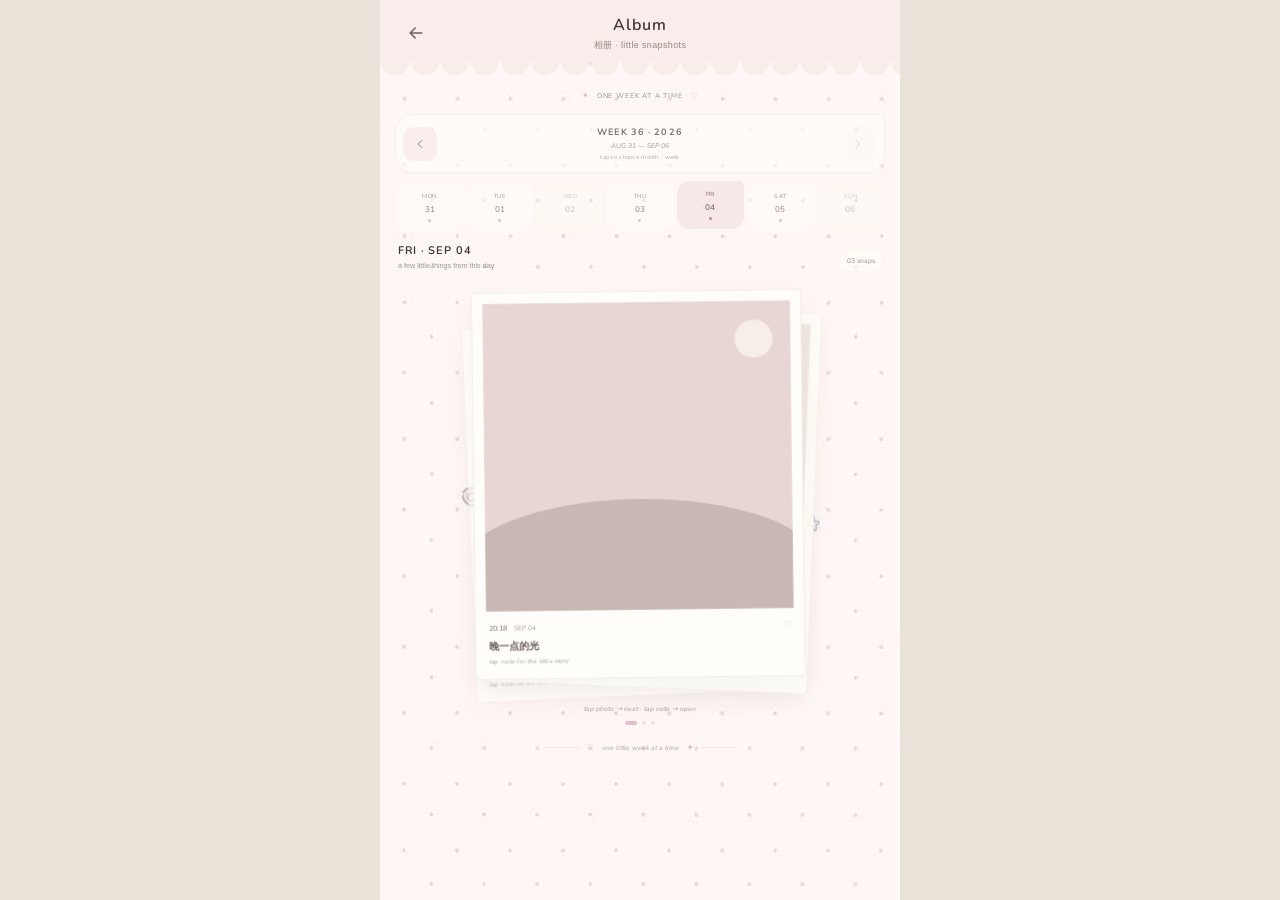
==== commit 6aad7bca: "Refine Album transitions, tags, and week jump picker" ====
--- a/album.html
+++ b/album.html
@@ -33,35 +33,50 @@
 .week-picker{
   display:grid;grid-template-columns:36px 1fr 36px;align-items:center;gap:7px;
   padding:7px;border:1px solid rgba(107,87,78,.055);border-radius:18px 6px 18px 18px;
-  background:rgba(255,253,249,.68)
-}
-.week-arrow{width:34px;height:34px;border:0;border-radius:11px;background:rgba(244,228,229,.54);display:grid;place-items:center;color:#98727a;transition:transform .18s ease,opacity .18s ease}
-.week-arrow:active{transform:scale(.92)}.week-arrow:disabled{opacity:.28}
+  background:rgba(255,253,249,.68);position:relative;z-index:21
+}
+.week-arrow{width:34px;height:34px;border:0;border-radius:11px;background:rgba(244,228,229,.54);display:grid;place-items:center;color:#98727a;transition:transform .22s ease,opacity .22s ease}
+.week-arrow:active{transform:scale(.94)}.week-arrow:disabled{opacity:.28}
 .week-arrow svg{width:14px;height:14px;fill:none;stroke:currentColor;stroke-width:1.7;stroke-linecap:round;stroke-linejoin:round}
-.week-copy{text-align:center;min-width:0}.week-copy strong{display:block;font-family:"Nunito",system-ui,sans-serif;font-size:9.2px;letter-spacing:.12em;color:#7f736d}.week-copy span{display:block;margin-top:3px;font-family:"Nunito",system-ui,sans-serif;font-size:6.8px;color:#a39790;font-style:italic}
+.week-copy{width:100%;border:0;background:transparent;text-align:center;min-width:0;padding:4px 2px;border-radius:12px;transition:background .25s ease,transform .22s ease}
+.week-copy:active{transform:scale(.985);background:rgba(244,228,229,.30)}
+.week-copy strong{display:block;font-family:"Nunito",system-ui,sans-serif;font-size:9.2px;letter-spacing:.12em;color:#7f736d}.week-copy span{display:block;margin-top:3px;font-family:"Nunito",system-ui,sans-serif;font-size:6.8px;color:#a39790;font-style:italic}.week-copy em{display:block;margin-top:3px;font-family:"Nunito",system-ui,sans-serif;font-size:5.8px;color:#b5a7a0;font-style:normal;letter-spacing:.05em}
+
+.date-pop{
+  position:absolute;z-index:70;left:15px;right:15px;top:calc(env(safe-area-inset-top) + 98px);
+  border:1px solid rgba(108,88,79,.065);border-radius:19px 7px 19px 19px;background:rgba(255,250,246,.96);
+  padding:12px;opacity:0;pointer-events:none;transform:translateY(-12px) scale(.96);transform-origin:50% 0;
+  transition:opacity .28s ease,transform .46s cubic-bezier(.18,.92,.22,1)
+}
+.date-pop.show{opacity:1;pointer-events:auto;transform:translateY(0) scale(1)}
+.date-pop-head{display:flex;align-items:center;justify-content:space-between;margin-bottom:10px}.date-pop-head strong{font-family:"Nunito",system-ui,sans-serif;font-size:8px;letter-spacing:.12em;color:#877a74}.date-pop-head span{font-family:"Nunito",system-ui,sans-serif;font-size:6px;color:#b0a39d;font-style:italic}
+.month-choice{display:flex;gap:6px;flex-wrap:wrap;margin-bottom:9px}.month-choice button{height:30px;border:0;border-radius:10px;padding:0 10px;background:rgba(249,242,236,.92);font-family:"Nunito",system-ui,sans-serif;font-size:7px;color:#9a8b84;transition:transform .18s ease,background .24s ease,color .24s ease}.month-choice button:active{transform:scale(.95)}.month-choice button.active{background:rgba(244,226,228,.86);color:#896970}
+.week-choice{display:grid;grid-template-columns:1fr 1fr;gap:6px}.week-choice button{min-height:45px;border:1px solid rgba(109,89,80,.055);border-radius:12px 5px 12px 12px;background:rgba(255,253,249,.82);padding:7px 8px;text-align:left;transition:transform .18s ease,background .24s ease}.week-choice button:active{transform:scale(.98)}.week-choice button.active{background:rgba(243,230,233,.78)}.week-choice b{display:block;font-family:"Nunito",system-ui,sans-serif;font-size:7px;color:#867872}.week-choice small{display:block;margin-top:3px;font-family:"Nunito",system-ui,sans-serif;font-size:5.9px;color:#ac9e97}
 
 .day-strip{display:grid;grid-template-columns:repeat(7,1fr);gap:3px;margin:10px 0 6px;padding:0 1px}
-.day-btn{height:48px;border:0;border-radius:13px 5px 13px 13px;background:rgba(255,253,249,.48);display:flex;flex-direction:column;align-items:center;justify-content:center;gap:4px;color:#a0958e;position:relative;transition:transform .22s ease,background .26s ease,color .26s ease}
-.day-btn:active{transform:scale(.95)}.day-btn small{font-family:"Nunito",system-ui,sans-serif;font-size:5.8px;letter-spacing:.07em}.day-btn b{font-family:"Nunito",system-ui,sans-serif;font-size:8.2px;font-weight:600}.day-btn i{width:3px;height:3px;border-radius:50%;background:transparent}.day-btn.has i{background:rgba(201,130,145,.48)}
-.day-btn.active{background:rgba(244,228,229,.78);color:#826b70;transform:translateY(-2px)}.day-btn.active i{background:#c98291}
-.day-btn.empty{opacity:.48}
+.day-btn{height:48px;border:0;border-radius:13px 5px 13px 13px;background:rgba(255,253,249,.48);display:flex;flex-direction:column;align-items:center;justify-content:center;gap:4px;color:#a0958e;position:relative;transition:transform .32s cubic-bezier(.18,.88,.22,1),background .32s ease,color .32s ease,opacity .32s ease}
+.day-btn:active{transform:scale(.96)}.day-btn small{font-family:"Nunito",system-ui,sans-serif;font-size:5.8px;letter-spacing:.07em}.day-btn b{font-family:"Nunito",system-ui,sans-serif;font-size:8.2px;font-weight:600}.day-btn i{width:3px;height:3px;border-radius:50%;background:transparent}.day-btn.has i{background:rgba(201,130,145,.48)}
+.day-btn.active{background:rgba(244,228,229,.78);color:#826b70;transform:translateY(-2px)}.day-btn.active i{background:#c98291}.day-btn.empty{opacity:.48}
 
 .stack-meta{display:flex;align-items:flex-end;justify-content:space-between;margin:12px 3px 6px}.stack-meta h2{margin:0;font-family:"Nunito",system-ui,sans-serif;font-size:11px;font-weight:650;letter-spacing:.08em}.stack-meta p{margin:3px 0 0;font-size:7.2px;color:#a0958e}.stack-count{padding:5px 7px;border-radius:999px;background:rgba(255,253,249,.62);font-family:"Nunito",system-ui,sans-serif;font-size:6.8px;color:#998c85}
 
 .stack-stage{position:relative;height:430px;margin-top:2px;display:grid;place-items:start center;padding-top:15px;overflow:visible}
 .polaroid{
   position:absolute;top:15px;width:min(78vw,330px);border:1px solid rgba(95,78,70,.075);border-radius:5px 2px 5px 5px;
-  background:#fffdf9;padding:10px 10px 13px;transform-origin:50% 86%;
-  transition:transform .48s cubic-bezier(.22,.78,.2,1),opacity .34s ease,filter .34s ease;
+  background:#fffdf9;padding:10px 10px 13px;transform-origin:50% 86%;will-change:transform,opacity,filter;
+  transition:transform .82s cubic-bezier(.16,.84,.22,1),opacity .58s ease,filter .58s ease;
   box-shadow:0 8px 24px rgba(68,54,47,.045)
 }
 .polaroid.pos-0{z-index:4;transform:translateY(0) rotate(-.7deg);opacity:1}
 .polaroid.pos-1{z-index:3;transform:translateY(11px) translateX(7px) rotate(2.2deg) scale(.985);opacity:.88;filter:saturate(.92)}
 .polaroid.pos-2{z-index:2;transform:translateY(20px) translateX(-6px) rotate(-2.4deg) scale(.967);opacity:.67;filter:saturate(.84)}
 .polaroid.pos-3{z-index:1;transform:translateY(27px) translateX(4px) rotate(1.2deg) scale(.95);opacity:.22}
-.polaroid.swap-out{transform:translateX(112%) translateY(-8px) rotate(10deg) scale(.98)!important;opacity:0!important;filter:blur(1px)}
-.polaroid.incoming{animation:cardCome .46s cubic-bezier(.2,.82,.2,1)}
-@keyframes cardCome{from{transform:translateX(-18px) translateY(7px) rotate(-3deg) scale(.985);opacity:.3}to{transform:translateY(0) rotate(-.7deg);opacity:1}}
+.polaroid.swap-out{transform:translateX(116%) translateY(-10px) rotate(9deg) scale(.98)!important;opacity:0!important;filter:blur(1.2px) saturate(.88)!important}
+.polaroid.promote-0{z-index:4!important;transform:translateY(0) rotate(-.7deg) scale(1)!important;opacity:1!important;filter:none!important}
+.polaroid.promote-1{z-index:3!important;transform:translateY(11px) translateX(7px) rotate(2.2deg) scale(.985)!important;opacity:.88!important;filter:saturate(.92)!important}
+.polaroid.promote-2{z-index:2!important;transform:translateY(20px) translateX(-6px) rotate(-2.4deg) scale(.967)!important;opacity:.67!important;filter:saturate(.84)!important}
+.polaroid.incoming{animation:cardCome .76s cubic-bezier(.16,.84,.22,1)}
+@keyframes cardCome{from{transform:translateX(-22px) translateY(9px) rotate(-2.8deg) scale(.98);opacity:.18;filter:blur(.6px)}to{transform:translateY(0) rotate(-.7deg);opacity:1;filter:none}}
 
 .photo-tap{width:100%;border:0;background:transparent;padding:0;display:block;cursor:pointer}
 .photo-surface{position:relative;width:100%;aspect-ratio:1/1;overflow:hidden;border-radius:2px;background:#ece3de}
@@ -69,16 +84,18 @@
 .polaroid-info{width:100%;border:0;background:transparent;padding:11px 3px 0;text-align:left;display:block;cursor:pointer;position:relative}
 .info-top{display:flex;align-items:center;gap:7px;font-family:"Nunito",system-ui,sans-serif}.info-time{font-size:7.2px;font-weight:600;color:#8f817a}.info-day{font-size:6.6px;color:#aa9d96}.info-mark{margin-left:auto;font-size:8px;color:rgba(201,130,145,.62)}
 .info-title{display:block;margin-top:6px;font-size:10px;font-weight:630;color:#635954;white-space:nowrap;overflow:hidden;text-overflow:ellipsis}.info-hint{display:block;margin-top:4px;font-family:"Nunito",system-ui,sans-serif;font-size:6.4px;color:#b0a39b;font-style:italic;letter-spacing:.025em}
-.stack-tip{text-align:center;margin:-2px 0 0;font-family:"Nunito",system-ui,sans-serif;font-size:6.7px;color:#a89b94;font-style:italic}.stack-dots{display:flex;justify-content:center;gap:5px;margin:8px 0 0}.stack-dots i{width:4px;height:4px;border-radius:50%;background:rgba(167,149,142,.20)}.stack-dots i.active{width:12px;border-radius:999px;background:rgba(201,130,145,.48)}
+.stack-tip{text-align:center;margin:-2px 0 0;font-family:"Nunito",system-ui,sans-serif;font-size:6.7px;color:#a89b94;font-style:italic}.stack-dots{display:flex;justify-content:center;gap:5px;margin:8px 0 0}.stack-dots i{width:4px;height:4px;border-radius:50%;background:rgba(167,149,142,.20);transition:width .38s ease,background .38s ease}.stack-dots i.active{width:12px;border-radius:999px;background:rgba(201,130,145,.48)}
 
 .empty-card{width:min(78vw,330px);margin:34px auto 0;padding:44px 20px;border:1px dashed rgba(117,96,87,.09);border-radius:20px 7px 20px 20px;background:rgba(255,253,249,.58);text-align:center}.empty-card i{display:block;font-style:normal;font-size:17px;color:rgba(201,130,145,.38)}.empty-card strong{display:block;margin-top:8px;font-size:9px;font-weight:600;color:#8f827b}.empty-card span{display:block;margin-top:5px;font-size:7px;color:#aa9d96}
 .album-end{display:flex;align-items:center;justify-content:center;gap:8px;margin:17px 0 0;color:#afa29a;font-family:"Nunito",system-ui,sans-serif}.album-end::before,.album-end::after{content:"";width:34px;border-top:1px dotted rgba(201,130,145,.26)}.album-end span{font-size:6.7px;font-style:italic}.album-end i{font-style:normal;font-size:8px;color:rgba(201,130,145,.56)}
 
-.viewer{position:fixed;inset:0;z-index:100;display:grid;place-items:center;padding:22px;background:rgba(73,62,57,0);backdrop-filter:blur(0);-webkit-backdrop-filter:blur(0);opacity:0;pointer-events:none;transition:opacity .46s ease,background .58s ease,backdrop-filter .65s ease,-webkit-backdrop-filter .65s ease}
+.viewer{position:fixed;inset:0;z-index:100;display:grid;place-items:center;padding:22px;background:rgba(73,62,57,0);backdrop-filter:blur(0);-webkit-backdrop-filter:blur(0);opacity:0;pointer-events:none;transition:opacity .56s ease,background .68s ease,backdrop-filter .74s ease,-webkit-backdrop-filter .74s ease}
 .viewer.show{opacity:1;pointer-events:auto;background:rgba(73,62,57,.17);backdrop-filter:blur(8px);-webkit-backdrop-filter:blur(8px)}
-.viewer-polaroid{width:min(88vw,382px);max-height:80vh;overflow:auto;border:1px solid rgba(103,83,75,.07);border-radius:6px 2px 6px 6px;background:#fffdf9;padding:11px 11px 16px;transform:translateY(19px) scale(.91) rotate(-1.2deg);opacity:0;transition:transform .68s cubic-bezier(.18,.92,.22,1),opacity .36s ease}
+.viewer-polaroid{width:min(88vw,382px);max-height:82vh;overflow:auto;border:1px solid rgba(103,83,75,.07);border-radius:6px 2px 6px 6px;background:#fffdf9;padding:11px 11px 16px;transform:translateY(21px) scale(.90) rotate(-1.2deg);opacity:0;transition:transform .82s cubic-bezier(.16,.88,.22,1),opacity .46s ease}
 .viewer.show .viewer-polaroid{transform:translateY(0) scale(1) rotate(0);opacity:1}
-.viewer-photo .photo-surface{aspect-ratio:1/1;border-radius:2px}.viewer-info{padding:12px 4px 0}.viewer-meta{display:flex;align-items:center;gap:7px;font-family:"Nunito",system-ui,sans-serif;font-size:7px;color:#9c8f88}.viewer-meta span:last-child{margin-left:auto}.viewer-title{margin:10px 0 0;font-size:12px;font-weight:650;color:#605752}.viewer-caption{margin:7px 0 11px;font-size:9.6px;line-height:1.7;color:#716660}.viewer-foot{display:flex;align-items:center;gap:6px;padding-top:9px;border-top:1px dashed rgba(123,103,94,.10)}.viewer-foot button{height:29px;border:0;border-radius:9px;padding:0 8px;background:rgba(244,228,229,.68);font-family:"Nunito",system-ui,sans-serif;font-size:6.8px;color:#8c6c73}.viewer-foot .love{margin-left:auto;background:rgba(249,244,237,.94);font-size:10px}.viewer-hint{position:absolute;bottom:calc(env(safe-area-inset-bottom) + 20px);font-size:7px;color:rgba(255,255,255,.86)}
+.viewer-photo .photo-surface{aspect-ratio:1/1;border-radius:2px}.viewer-info{padding:12px 4px 0}.viewer-meta{display:flex;align-items:center;gap:7px;font-family:"Nunito",system-ui,sans-serif;font-size:7px;color:#9c8f88}.viewer-meta span:last-child{margin-left:auto}.viewer-title{margin:10px 0 0;font-size:12px;font-weight:650;color:#605752}.viewer-caption{margin:7px 0 9px;font-size:9.6px;line-height:1.7;color:#716660}
+.tag-editor{margin:7px 0 11px;padding:9px 9px 8px;border:1px solid rgba(110,90,81,.055);border-radius:12px 5px 12px 12px;background:rgba(249,244,239,.72)}.tag-head{display:flex;align-items:center;justify-content:space-between;margin-bottom:7px}.tag-head strong{font-family:"Nunito",system-ui,sans-serif;font-size:6.7px;letter-spacing:.11em;color:#91837c}.tag-head span{font-family:"Nunito",system-ui,sans-serif;font-size:5.8px;color:#b2a49d;font-style:italic}.tag-list{display:flex;gap:5px;flex-wrap:wrap;min-height:20px}.tag-chip{height:22px;border:0;border-radius:8px;padding:0 7px;background:rgba(244,226,228,.68);font-family:"Nunito",system-ui,sans-serif;font-size:6.4px;color:#8d6d74}.tag-empty{font-size:6.5px;color:#b3a59e;padding:3px 1px}.tag-add{display:flex;gap:6px;margin-top:7px}.tag-add input{min-width:0;flex:1;height:29px;border:0;border-radius:9px;background:rgba(255,253,249,.92);padding:0 9px;outline:none;font-size:7.4px;color:#6f645f}.tag-add input:focus{box-shadow:inset 0 0 0 1px rgba(196,143,152,.15)}.tag-add button{height:29px;border:0;border-radius:9px;padding:0 9px;background:rgba(239,230,226,.92);font-family:"Nunito",system-ui,sans-serif;font-size:6.5px;color:#88726d}
+.viewer-foot{display:flex;align-items:center;gap:6px;padding-top:9px;border-top:1px dashed rgba(123,103,94,.10)}.viewer-foot button{height:29px;border:0;border-radius:9px;padding:0 8px;background:rgba(244,228,229,.68);font-family:"Nunito",system-ui,sans-serif;font-size:6.8px;color:#8c6c73}.viewer-foot .love{margin-left:auto;background:rgba(249,244,237,.94);font-size:10px}.viewer-hint{position:absolute;bottom:calc(env(safe-area-inset-bottom) + 20px);font-size:7px;color:rgba(255,255,255,.86)}
 
 /* placeholder photo scenes: CSS only, replace with real photos later */
 .scene-one{background:#e8d6d4}.scene-one .sun{position:absolute;width:38px;height:38px;border-radius:50%;background:#f7eee7;right:18px;top:19px}.scene-one .hill{position:absolute;left:-8%;right:-8%;bottom:-8%;height:44%;border-radius:50% 50% 0 0;background:#c8b7b3}
@@ -92,7 +109,7 @@
 .scene-nine{background:#eadedf}.scene-nine .stripe{position:absolute;left:12%;right:12%;height:1px;background:rgba(255,255,255,.48)}.scene-nine .s1{top:31%}.scene-nine .s2{top:50%}.scene-nine .s3{top:69%}
 .scene-ten{background:#eee5df}.scene-ten .circle{position:absolute;width:84px;height:84px;border-radius:50%;left:50%;top:50%;transform:translate(-50%,-50%);border:1px dashed rgba(184,141,149,.38)}
 
-@media(max-width:370px){.album-scroll{padding-left:12px;padding-right:12px}.stack-stage{height:404px}.polaroid{width:min(80vw,306px)}}
+@media(max-width:370px){.album-scroll{padding-left:12px;padding-right:12px}.stack-stage{height:404px}.polaroid{width:min(80vw,306px)}.week-choice{grid-template-columns:1fr}}
 </style>
 </head>
 <body>
@@ -113,7 +130,9 @@
 
     <section class="week-picker">
       <button class="week-arrow" id="prevWeek" type="button" aria-label="上一周"><svg viewBox="0 0 24 24"><path d="m15 18-6-6 6-6"></path></svg></button>
-      <div class="week-copy"><strong id="weekTitle">WEEK 36 · 2026</strong><span id="weekRange">AUG 31 — SEP 06</span></div>
+      <button class="week-copy" id="dateJumpBtn" type="button" aria-label="选择月份和周数">
+        <strong id="weekTitle">WEEK 36 · 2026</strong><span id="weekRange">AUG 31 — SEP 06</span><em>tap to choose month · week</em>
+      </button>
       <button class="week-arrow" id="nextWeek" type="button" aria-label="下一周"><svg viewBox="0 0 24 24"><path d="m9 18 6-6-6-6"></path></svg></button>
     </section>
 
@@ -129,6 +148,12 @@
     <div class="stack-dots" id="stackDots"></div>
 
     <div class="album-end"><i>♡</i><span>one little week at a time</span><i>✦</i></div>
+  </section>
+
+  <section class="date-pop" id="datePop" aria-hidden="true">
+    <div class="date-pop-head"><strong>JUMP TO · 日期</strong><span>month → week</span></div>
+    <div class="month-choice" id="monthChoice"></div>
+    <div class="week-choice" id="weekChoice"></div>
   </section>
 
   <div class="viewer" id="viewer" aria-hidden="true">
@@ -138,6 +163,11 @@
         <div class="viewer-meta"><span id="viewerDate"></span><span>album · memory</span></div>
         <h3 class="viewer-title" id="viewerTitle"></h3>
         <p class="viewer-caption" id="viewerCaption"></p>
+        <section class="tag-editor">
+          <div class="tag-head"><strong>TAGS · 自己记的小标签</strong><span>tap tag to remove</span></div>
+          <div class="tag-list" id="tagList"></div>
+          <div class="tag-add"><input id="tagInput" maxlength="24" placeholder="写一个 tag…" autocomplete="off"><button id="tagAddBtn" type="button">添加</button></div>
+        </section>
         <div class="viewer-foot"><button type="button" onclick="location.href='timeline-v1.html'">这天的回忆 →</button><button class="love" id="loveBtn" type="button">♡</button></div>
       </div>
     </article>
@@ -147,9 +177,10 @@
 
 <script>
 const $=s=>document.querySelector(s);
+const TAG_STORE='chaosheng-album-tags-v1';
 const weeks=[
   {
-    title:'WEEK 34 · 2026',range:'AUG 17 — AUG 23',days:[
+    title:'WEEK 34 · 2026',range:'AUG 17 — AUG 23',months:['AUG'],days:[
       {dow:'MON',num:'17',date:'AUG 17',photos:[]},
       {dow:'TUE',num:'18',date:'AUG 18',photos:[
         {time:'14:08',title:'更早一点',caption:'更早一点的碎片，也慢慢放进来了。',scene:'scene-two'},
@@ -160,7 +191,7 @@
     ]
   },
   {
-    title:'WEEK 35 · 2026',range:'AUG 24 — AUG 30',days:[
+    title:'WEEK 35 · 2026',range:'AUG 24 — AUG 30',months:['AUG'],days:[
       {dow:'MON',num:'24',date:'AUG 24',photos:[]},
       {dow:'TUE',num:'25',date:'AUG 25',photos:[{time:'17:21',title:'窗边的小格子',caption:'像把旧房子里的一小块纸片，一起夹进新相册。',scene:'scene-seven'}]},
       {dow:'WED',num:'26',date:'AUG 26',photos:[]},
@@ -171,7 +202,7 @@
     ]
   },
   {
-    title:'WEEK 36 · 2026',range:'AUG 31 — SEP 06',days:[
+    title:'WEEK 36 · 2026',range:'AUG 31 — SEP 06',months:['AUG','SEP'],days:[
       {dow:'MON',num:'31',date:'AUG 31',photos:[
         {time:'16:22',title:'旧房子的纸片',caption:'搬家前后的照片也应该在同一本相册里。',scene:'scene-seven'},
         {time:'21:10',title:'同一本相册',caption:'换了住处，也还是同一个声声、同一个我们。',scene:'scene-eight'}]},
@@ -193,8 +224,9 @@
   }
 ];
 
-let weekIndex=2,dayIndex=4,photoIndex=0,swapping=false;
-const stage=$('#stackStage'),viewer=$('#viewer');
+let weekIndex=2,dayIndex=4,photoIndex=0,swapping=false,viewerPhotoRef=null,viewerDayRef=null,chosenMonth='SEP';
+const stage=$('#stackStage'),viewer=$('#viewer'),datePop=$('#datePop');
+let tagStore=(()=>{try{return JSON.parse(localStorage.getItem(TAG_STORE))||{}}catch(e){return {}}})();
 
 function sceneMarkup(scene){
   const map={
@@ -213,6 +245,9 @@
 
 function currentDay(){return weeks[weekIndex].days[dayIndex]}
 function currentPhotos(){return currentDay().photos}
+function persistTags(){localStorage.setItem(TAG_STORE,JSON.stringify(tagStore))}
+function photoKey(photo,day){return `${day.date}|${photo.time}|${photo.title}`}
+function tagsFor(photo,day){return tagStore[photoKey(photo,day)]||[]}
 
 function renderWeek(){
   const w=weeks[weekIndex];
@@ -262,16 +297,35 @@
 
 function nextPhoto(){
   const photos=currentPhotos();if(swapping||photos.length<2)return;
-  swapping=true;const top=stage.querySelector('.pos-0');if(top)top.classList.add('swap-out');
-  setTimeout(()=>{photoIndex=(photoIndex+1)%photos.length;renderStack(true);swapping=false},390)
+  swapping=true;
+  const top=stage.querySelector('.pos-0'),p1=stage.querySelector('.pos-1'),p2=stage.querySelector('.pos-2'),p3=stage.querySelector('.pos-3');
+  if(top)top.classList.add('swap-out');
+  if(p1)p1.classList.add('promote-0');if(p2)p2.classList.add('promote-1');if(p3)p3.classList.add('promote-2');
+  setTimeout(()=>{photoIndex=(photoIndex+1)%photos.length;renderStack(false);swapping=false},790)
+}
+
+function renderTags(){
+  const list=$('#tagList');list.innerHTML='';if(!viewerPhotoRef||!viewerDayRef)return;
+  const tags=tagsFor(viewerPhotoRef,viewerDayRef);
+  if(!tags.length){list.innerHTML='<span class="tag-empty">还没有 tag · 可以自己加一个</span>';return}
+  tags.forEach(tag=>{const b=document.createElement('button');b.type='button';b.className='tag-chip';b.textContent='# '+tag+' ×';b.onclick=e=>{e.stopPropagation();removeTag(tag)};list.appendChild(b)})
+}
+function addTag(){
+  if(!viewerPhotoRef||!viewerDayRef)return;const input=$('#tagInput');let tag=input.value.trim().replace(/^#+/,'').replace(/\s+/g,'-');if(!tag)return;
+  const key=photoKey(viewerPhotoRef,viewerDayRef),tags=tagStore[key]||[];
+  if(!tags.some(t=>t.toLowerCase()===tag.toLowerCase()))tags.push(tag);
+  tagStore[key]=tags.slice(0,12);persistTags();input.value='';renderTags()
+}
+function removeTag(tag){
+  if(!viewerPhotoRef||!viewerDayRef)return;const key=photoKey(viewerPhotoRef,viewerDayRef);tagStore[key]=(tagStore[key]||[]).filter(t=>t!==tag);persistTags();renderTags()
 }
 
 function openViewer(photo){
-  const d=currentDay();$('#viewerPhoto').innerHTML=sceneMarkup(photo.scene);
-  $('#viewerDate').textContent=`${d.date} · ${photo.time}`;$('#viewerTitle').textContent=photo.title;$('#viewerCaption').textContent=photo.caption;
-  $('#loveBtn').textContent='♡';viewer.classList.add('show');viewer.setAttribute('aria-hidden','false')
-}
-function closeViewer(){viewer.classList.remove('show');viewer.setAttribute('aria-hidden','true')}
+  const d=currentDay();viewerPhotoRef=photo;viewerDayRef=d;
+  $('#viewerPhoto').innerHTML=sceneMarkup(photo.scene);$('#viewerDate').textContent=`${d.date} · ${photo.time}`;$('#viewerTitle').textContent=photo.title;$('#viewerCaption').textContent=photo.caption;
+  $('#tagInput').value='';renderTags();$('#loveBtn').textContent='♡';viewer.classList.add('show');viewer.setAttribute('aria-hidden','false')
+}
+function closeViewer(){viewer.classList.remove('show');viewer.setAttribute('aria-hidden','true');setTimeout(()=>{viewerPhotoRef=null;viewerDayRef=null},420)}
 
 function chooseDefaultDay(){
   const days=weeks[weekIndex].days;
@@ -279,10 +333,21 @@
   dayIndex=best>=0?best:0;photoIndex=0
 }
 
+function monthsAvailable(){return [...new Set(weeks.flatMap(w=>w.months))]}
+function renderDatePicker(){
+  const monthBox=$('#monthChoice'),weekBox=$('#weekChoice');monthBox.innerHTML='';weekBox.innerHTML='';
+  monthsAvailable().forEach(m=>{const b=document.createElement('button');b.type='button';b.textContent=m+' · 2026';b.className=m===chosenMonth?'active':'';b.onclick=e=>{e.stopPropagation();chosenMonth=m;renderDatePicker()};monthBox.appendChild(b)});
+  weeks.forEach((w,i)=>{if(!w.months.includes(chosenMonth))return;const b=document.createElement('button');b.type='button';b.className=i===weekIndex?'active':'';b.innerHTML=`<b>${w.title}</b><small>${w.range}</small>`;b.onclick=e=>{e.stopPropagation();weekIndex=i;chooseDefaultDay();renderAll(true);setDatePop(false)};weekBox.appendChild(b)})
+}
+function setDatePop(open){datePop.classList.toggle('show',open);datePop.setAttribute('aria-hidden',open?'false':'true');if(open){chosenMonth=weeks[weekIndex].months.slice(-1)[0];renderDatePicker()}}
+
 function renderAll(incoming=false){renderWeek();renderDayMeta();renderStack(incoming)}
 
 $('#prevWeek').onclick=()=>{if(weekIndex<=0)return;weekIndex--;chooseDefaultDay();renderAll(true)};
 $('#nextWeek').onclick=()=>{if(weekIndex>=weeks.length-1)return;weekIndex++;chooseDefaultDay();renderAll(true)};
+$('#dateJumpBtn').onclick=e=>{e.stopPropagation();setDatePop(!datePop.classList.contains('show'))};
+datePop.onclick=e=>e.stopPropagation();document.addEventListener('pointerdown',e=>{if(datePop.classList.contains('show')&&!e.target.closest('#datePop')&&!e.target.closest('#dateJumpBtn'))setDatePop(false)});
+$('#tagAddBtn').onclick=e=>{e.stopPropagation();addTag()};$('#tagInput').onclick=e=>e.stopPropagation();$('#tagInput').onkeydown=e=>{if(e.key==='Enter'){e.preventDefault();addTag()}};
 $('#loveBtn').onclick=e=>{e.stopPropagation();e.currentTarget.textContent=e.currentTarget.textContent==='♡'?'♥':'♡'};
 viewer.onclick=e=>{if(!e.target.closest('.viewer-polaroid'))closeViewer()};
 renderAll();
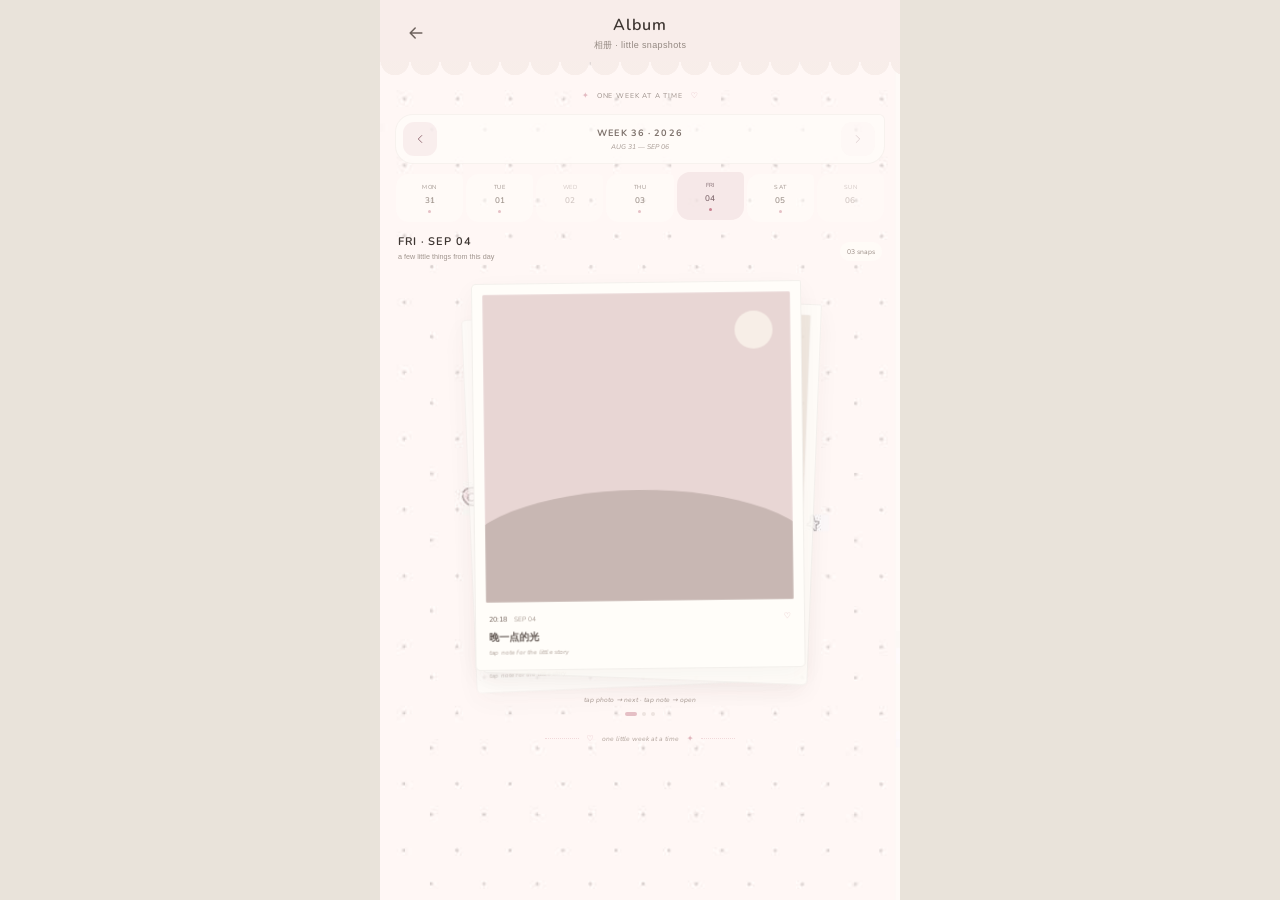
==== commit 36d3ff49: "Tighten Album tag editor empty state" ====
--- a/album.html
+++ b/album.html
@@ -40,7 +40,7 @@
 .week-arrow svg{width:14px;height:14px;fill:none;stroke:currentColor;stroke-width:1.7;stroke-linecap:round;stroke-linejoin:round}
 .week-copy{width:100%;border:0;background:transparent;text-align:center;min-width:0;padding:4px 2px;border-radius:12px;transition:background .25s ease,transform .22s ease}
 .week-copy:active{transform:scale(.985);background:rgba(244,228,229,.30)}
-.week-copy strong{display:block;font-family:"Nunito",system-ui,sans-serif;font-size:9.2px;letter-spacing:.12em;color:#7f736d}.week-copy span{display:block;margin-top:3px;font-family:"Nunito",system-ui,sans-serif;font-size:6.8px;color:#a39790;font-style:italic}.week-copy em{display:block;margin-top:3px;font-family:"Nunito",system-ui,sans-serif;font-size:5.8px;color:#b5a7a0;font-style:normal;letter-spacing:.05em}
+.week-copy strong{display:block;font-family:"Nunito",system-ui,sans-serif;font-size:9.2px;letter-spacing:.12em;color:#7f736d}.week-copy span{display:block;margin-top:3px;font-family:"Nunito",system-ui,sans-serif;font-size:6.8px;color:#a39790;font-style:italic}.week-copy em{display:none!important}
 
 .date-pop{
   position:absolute;z-index:70;left:15px;right:15px;top:calc(env(safe-area-inset-top) + 98px);
@@ -51,7 +51,7 @@
 .date-pop.show{opacity:1;pointer-events:auto;transform:translateY(0) scale(1)}
 .date-pop-head{display:flex;align-items:center;justify-content:space-between;margin-bottom:10px}.date-pop-head strong{font-family:"Nunito",system-ui,sans-serif;font-size:8px;letter-spacing:.12em;color:#877a74}.date-pop-head span{font-family:"Nunito",system-ui,sans-serif;font-size:6px;color:#b0a39d;font-style:italic}
 .month-choice{display:flex;gap:6px;flex-wrap:wrap;margin-bottom:9px}.month-choice button{height:30px;border:0;border-radius:10px;padding:0 10px;background:rgba(249,242,236,.92);font-family:"Nunito",system-ui,sans-serif;font-size:7px;color:#9a8b84;transition:transform .18s ease,background .24s ease,color .24s ease}.month-choice button:active{transform:scale(.95)}.month-choice button.active{background:rgba(244,226,228,.86);color:#896970}
-.week-choice{display:grid;grid-template-columns:1fr 1fr;gap:6px}.week-choice button{min-height:45px;border:1px solid rgba(109,89,80,.055);border-radius:12px 5px 12px 12px;background:rgba(255,253,249,.82);padding:7px 8px;text-align:left;transition:transform .18s ease,background .24s ease}.week-choice button:active{transform:scale(.98)}.week-choice button.active{background:rgba(243,230,233,.78)}.week-choice b{display:block;font-family:"Nunito",system-ui,sans-serif;font-size:7px;color:#867872}.week-choice small{display:block;margin-top:3px;font-family:"Nunito",system-ui,sans-serif;font-size:5.9px;color:#ac9e97}
+.week-choice{display:grid;grid-template-columns:repeat(4,minmax(0,1fr));gap:5px}.week-choice button{min-height:38px;border:1px solid rgba(109,89,80,.055);border-radius:10px 4px 10px 10px;background:rgba(255,253,249,.82);padding:6px 5px;text-align:center;transition:transform .18s ease,background .24s ease}.week-choice button:active{transform:scale(.97)}.week-choice button.active{background:rgba(243,230,233,.78)}.week-choice b{display:block;font-family:"Nunito",system-ui,sans-serif;font-size:6.4px;color:#867872;white-space:nowrap;overflow:hidden;text-overflow:ellipsis}.week-choice small{display:block;margin-top:3px;font-family:"Nunito",system-ui,sans-serif;font-size:5.2px;color:#ac9e97;white-space:nowrap;overflow:hidden;text-overflow:ellipsis}
 
 .day-strip{display:grid;grid-template-columns:repeat(7,1fr);gap:3px;margin:10px 0 6px;padding:0 1px}
 .day-btn{height:48px;border:0;border-radius:13px 5px 13px 13px;background:rgba(255,253,249,.48);display:flex;flex-direction:column;align-items:center;justify-content:center;gap:4px;color:#a0958e;position:relative;transition:transform .32s cubic-bezier(.18,.88,.22,1),background .32s ease,color .32s ease,opacity .32s ease}
@@ -94,7 +94,7 @@
 .viewer-polaroid{width:min(88vw,382px);max-height:82vh;overflow:auto;border:1px solid rgba(103,83,75,.07);border-radius:6px 2px 6px 6px;background:#fffdf9;padding:11px 11px 16px;transform:translateY(21px) scale(.90) rotate(-1.2deg);opacity:0;transition:transform .82s cubic-bezier(.16,.88,.22,1),opacity .46s ease}
 .viewer.show .viewer-polaroid{transform:translateY(0) scale(1) rotate(0);opacity:1}
 .viewer-photo .photo-surface{aspect-ratio:1/1;border-radius:2px}.viewer-info{padding:12px 4px 0}.viewer-meta{display:flex;align-items:center;gap:7px;font-family:"Nunito",system-ui,sans-serif;font-size:7px;color:#9c8f88}.viewer-meta span:last-child{margin-left:auto}.viewer-title{margin:10px 0 0;font-size:12px;font-weight:650;color:#605752}.viewer-caption{margin:7px 0 9px;font-size:9.6px;line-height:1.7;color:#716660}
-.tag-editor{margin:7px 0 11px;padding:9px 9px 8px;border:1px solid rgba(110,90,81,.055);border-radius:12px 5px 12px 12px;background:rgba(249,244,239,.72)}.tag-head{display:flex;align-items:center;justify-content:space-between;margin-bottom:7px}.tag-head strong{font-family:"Nunito",system-ui,sans-serif;font-size:6.7px;letter-spacing:.11em;color:#91837c}.tag-head span{font-family:"Nunito",system-ui,sans-serif;font-size:5.8px;color:#b2a49d;font-style:italic}.tag-list{display:flex;gap:5px;flex-wrap:wrap;min-height:20px}.tag-chip{height:22px;border:0;border-radius:8px;padding:0 7px;background:rgba(244,226,228,.68);font-family:"Nunito",system-ui,sans-serif;font-size:6.4px;color:#8d6d74}.tag-empty{font-size:6.5px;color:#b3a59e;padding:3px 1px}.tag-add{display:flex;gap:6px;margin-top:7px}.tag-add input{min-width:0;flex:1;height:29px;border:0;border-radius:9px;background:rgba(255,253,249,.92);padding:0 9px;outline:none;font-size:7.4px;color:#6f645f}.tag-add input:focus{box-shadow:inset 0 0 0 1px rgba(196,143,152,.15)}.tag-add button{height:29px;border:0;border-radius:9px;padding:0 9px;background:rgba(239,230,226,.92);font-family:"Nunito",system-ui,sans-serif;font-size:6.5px;color:#88726d}
+.tag-editor{margin:6px 0 9px;padding:7px 8px 7px;border:1px solid rgba(110,90,81,.055);border-radius:12px 5px 12px 12px;background:rgba(249,244,239,.72)}.tag-head{display:flex;align-items:center;justify-content:space-between;margin-bottom:5px}.tag-head strong{font-family:"Nunito",system-ui,sans-serif;font-size:6.7px;letter-spacing:.11em;color:#91837c}.tag-head span{font-family:"Nunito",system-ui,sans-serif;font-size:5.8px;color:#b2a49d;font-style:italic}.tag-list{display:flex;gap:5px;flex-wrap:wrap;min-height:0}.tag-list:empty{display:none}.tag-chip{height:22px;border:0;border-radius:8px;padding:0 7px;background:rgba(244,226,228,.68);font-family:"Nunito",system-ui,sans-serif;font-size:6.4px;color:#8d6d74}.tag-add{display:flex;gap:6px;margin-top:5px}.tag-list:empty + .tag-add{margin-top:0}.tag-add input{min-width:0;flex:1;height:27px;border:0;border-radius:9px;background:rgba(255,253,249,.92);padding:0 9px;outline:none;font-size:7.4px;color:#6f645f}.tag-add input:focus{box-shadow:inset 0 0 0 1px rgba(196,143,152,.15)}.tag-add button{height:27px;border:0;border-radius:9px;padding:0 9px;background:rgba(239,230,226,.92);font-family:"Nunito",system-ui,sans-serif;font-size:6.5px;color:#88726d}
 .viewer-foot{display:flex;align-items:center;gap:6px;padding-top:9px;border-top:1px dashed rgba(123,103,94,.10)}.viewer-foot button{height:29px;border:0;border-radius:9px;padding:0 8px;background:rgba(244,228,229,.68);font-family:"Nunito",system-ui,sans-serif;font-size:6.8px;color:#8c6c73}.viewer-foot .love{margin-left:auto;background:rgba(249,244,237,.94);font-size:10px}.viewer-hint{position:absolute;bottom:calc(env(safe-area-inset-bottom) + 20px);font-size:7px;color:rgba(255,255,255,.86)}
 
 /* placeholder photo scenes: CSS only, replace with real photos later */
@@ -109,7 +109,7 @@
 .scene-nine{background:#eadedf}.scene-nine .stripe{position:absolute;left:12%;right:12%;height:1px;background:rgba(255,255,255,.48)}.scene-nine .s1{top:31%}.scene-nine .s2{top:50%}.scene-nine .s3{top:69%}
 .scene-ten{background:#eee5df}.scene-ten .circle{position:absolute;width:84px;height:84px;border-radius:50%;left:50%;top:50%;transform:translate(-50%,-50%);border:1px dashed rgba(184,141,149,.38)}
 
-@media(max-width:370px){.album-scroll{padding-left:12px;padding-right:12px}.stack-stage{height:404px}.polaroid{width:min(80vw,306px)}.week-choice{grid-template-columns:1fr}}
+@media(max-width:370px){.album-scroll{padding-left:12px;padding-right:12px}.stack-stage{height:404px}.polaroid{width:min(80vw,306px)}.week-choice{grid-template-columns:repeat(4,minmax(0,1fr))}}
 </style>
 </head>
 <body>
@@ -131,7 +131,7 @@
     <section class="week-picker">
       <button class="week-arrow" id="prevWeek" type="button" aria-label="上一周"><svg viewBox="0 0 24 24"><path d="m15 18-6-6 6-6"></path></svg></button>
       <button class="week-copy" id="dateJumpBtn" type="button" aria-label="选择月份和周数">
-        <strong id="weekTitle">WEEK 36 · 2026</strong><span id="weekRange">AUG 31 — SEP 06</span><em>tap to choose month · week</em>
+        <strong id="weekTitle">WEEK 36 · 2026</strong><span id="weekRange">AUG 31 — SEP 06</span>
       </button>
       <button class="week-arrow" id="nextWeek" type="button" aria-label="下一周"><svg viewBox="0 0 24 24"><path d="m9 18 6-6-6-6"></path></svg></button>
     </section>
@@ -307,7 +307,7 @@
 function renderTags(){
   const list=$('#tagList');list.innerHTML='';if(!viewerPhotoRef||!viewerDayRef)return;
   const tags=tagsFor(viewerPhotoRef,viewerDayRef);
-  if(!tags.length){list.innerHTML='<span class="tag-empty">还没有 tag · 可以自己加一个</span>';return}
+  if(!tags.length)return;
   tags.forEach(tag=>{const b=document.createElement('button');b.type='button';b.className='tag-chip';b.textContent='# '+tag+' ×';b.onclick=e=>{e.stopPropagation();removeTag(tag)};list.appendChild(b)})
 }
 function addTag(){
--- a/styles/memory.css
+++ b/styles/memory.css
@@ -90,3 +90,12 @@
 .notes-app .save-inline{background:rgba(241,231,228,.74)!important;color:#816d68!important}
 .notes-app .finish-note{background:rgba(244,226,227,.72)!important;color:#8f6971!important}
 .notes-app .detail-tags span{background:rgba(244,226,227,.54)!important;color:#8f7077!important}
+
+/* Album date picker: keep the week header at two lines and make week choices compact */
+.album-app .week-copy em{display:none!important}
+.album-app .week-copy{padding:3px 2px!important}
+.album-app .week-choice{grid-template-columns:repeat(4,minmax(0,1fr))!important;gap:5px!important}
+.album-app .week-choice button{min-height:38px!important;padding:6px 4px!important;text-align:center!important;border-radius:10px 4px 10px 10px!important}
+.album-app .week-choice b{font-size:6.1px!important;line-height:1.2!important;white-space:nowrap!important;overflow:hidden!important;text-overflow:ellipsis!important}
+.album-app .week-choice small{margin-top:3px!important;font-size:5px!important;line-height:1.25!important;white-space:normal!important}
+@media(max-width:370px){.album-app .week-choice{grid-template-columns:repeat(4,minmax(0,1fr))!important}.album-app .week-choice button{padding:5px 3px!important}}
